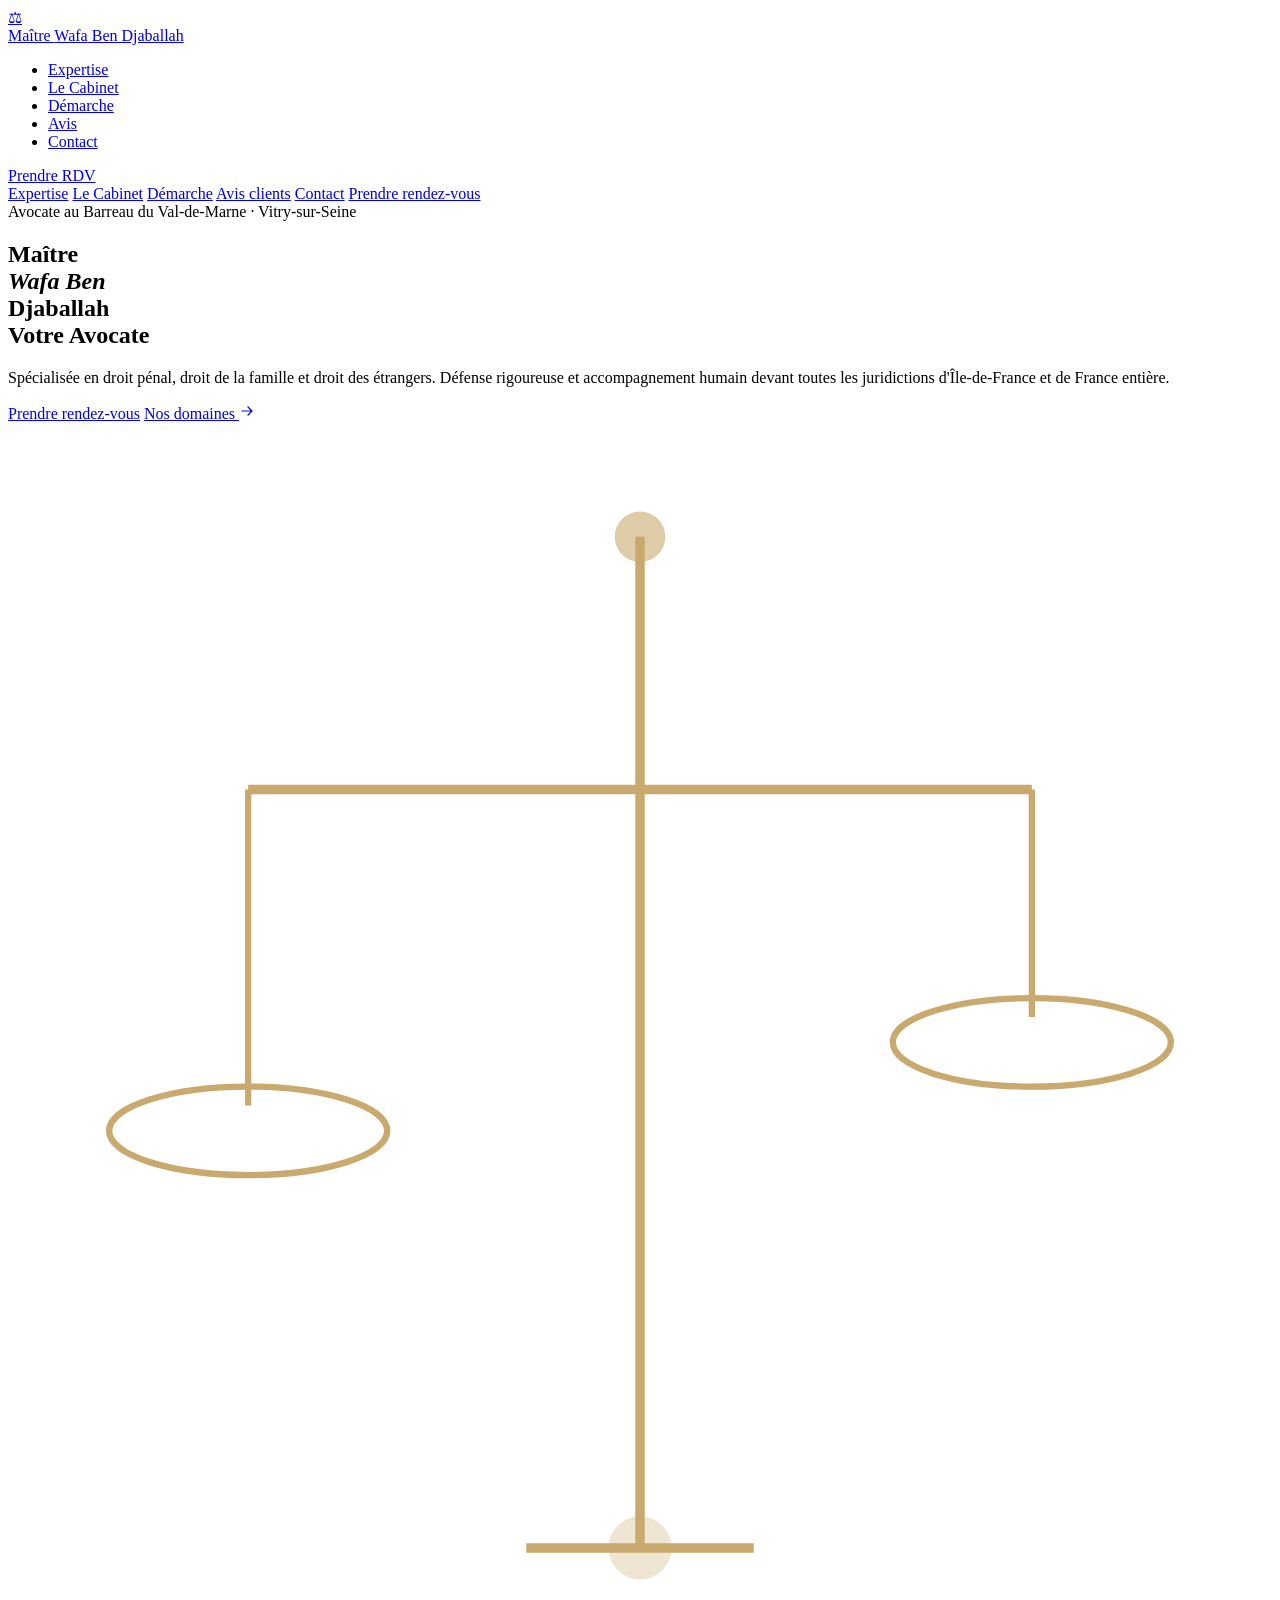
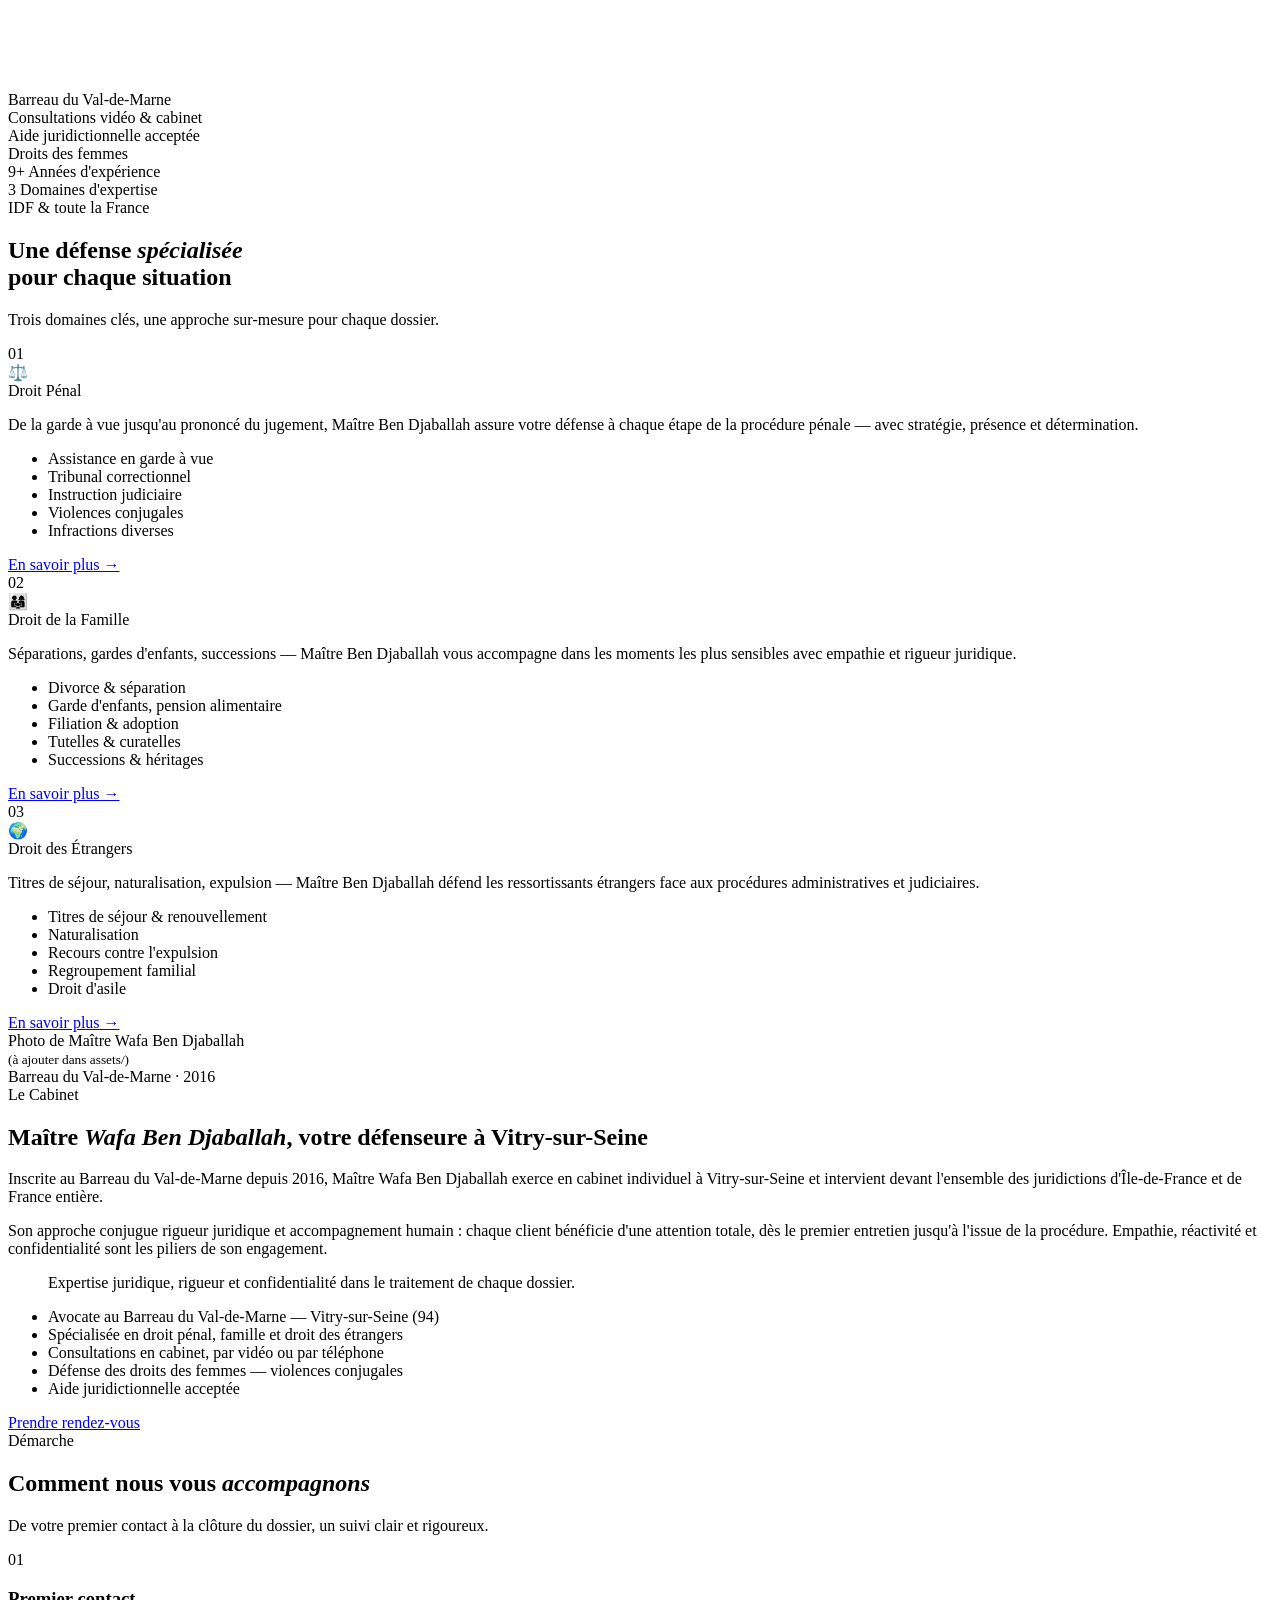
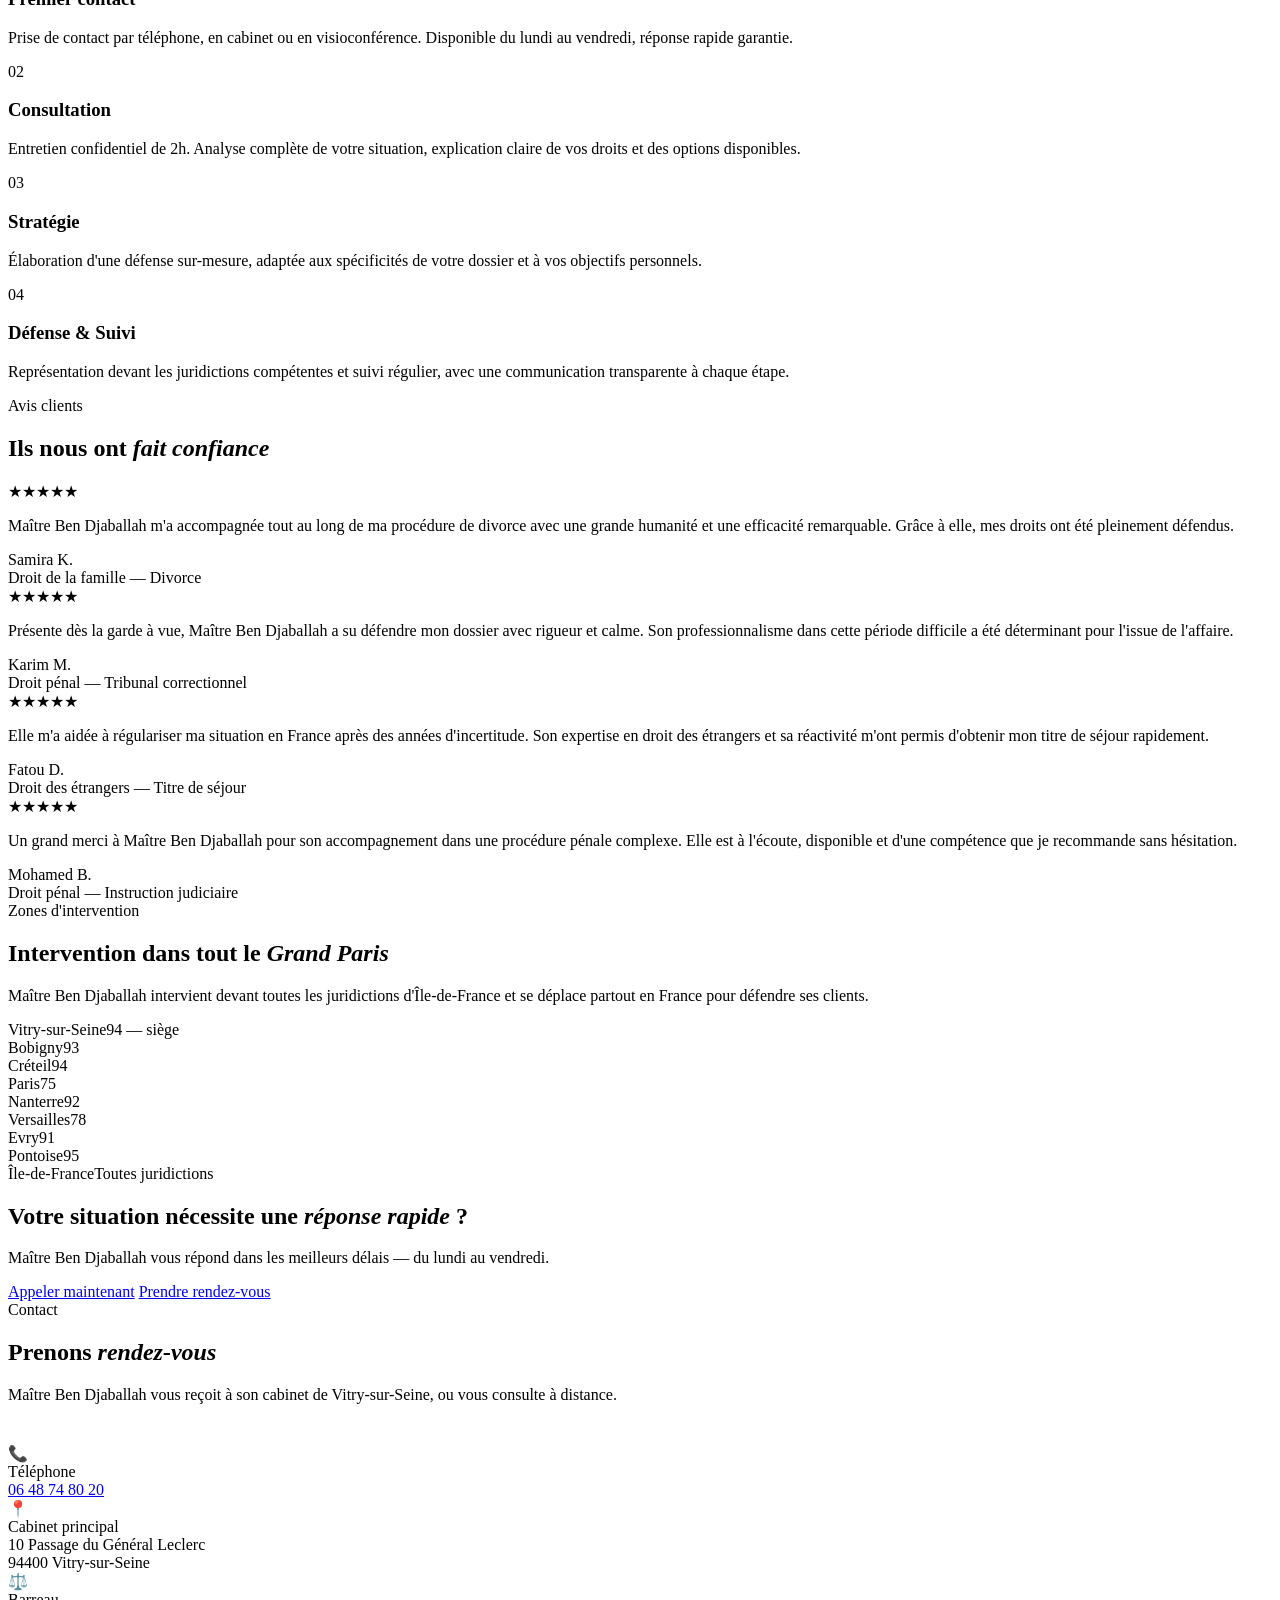
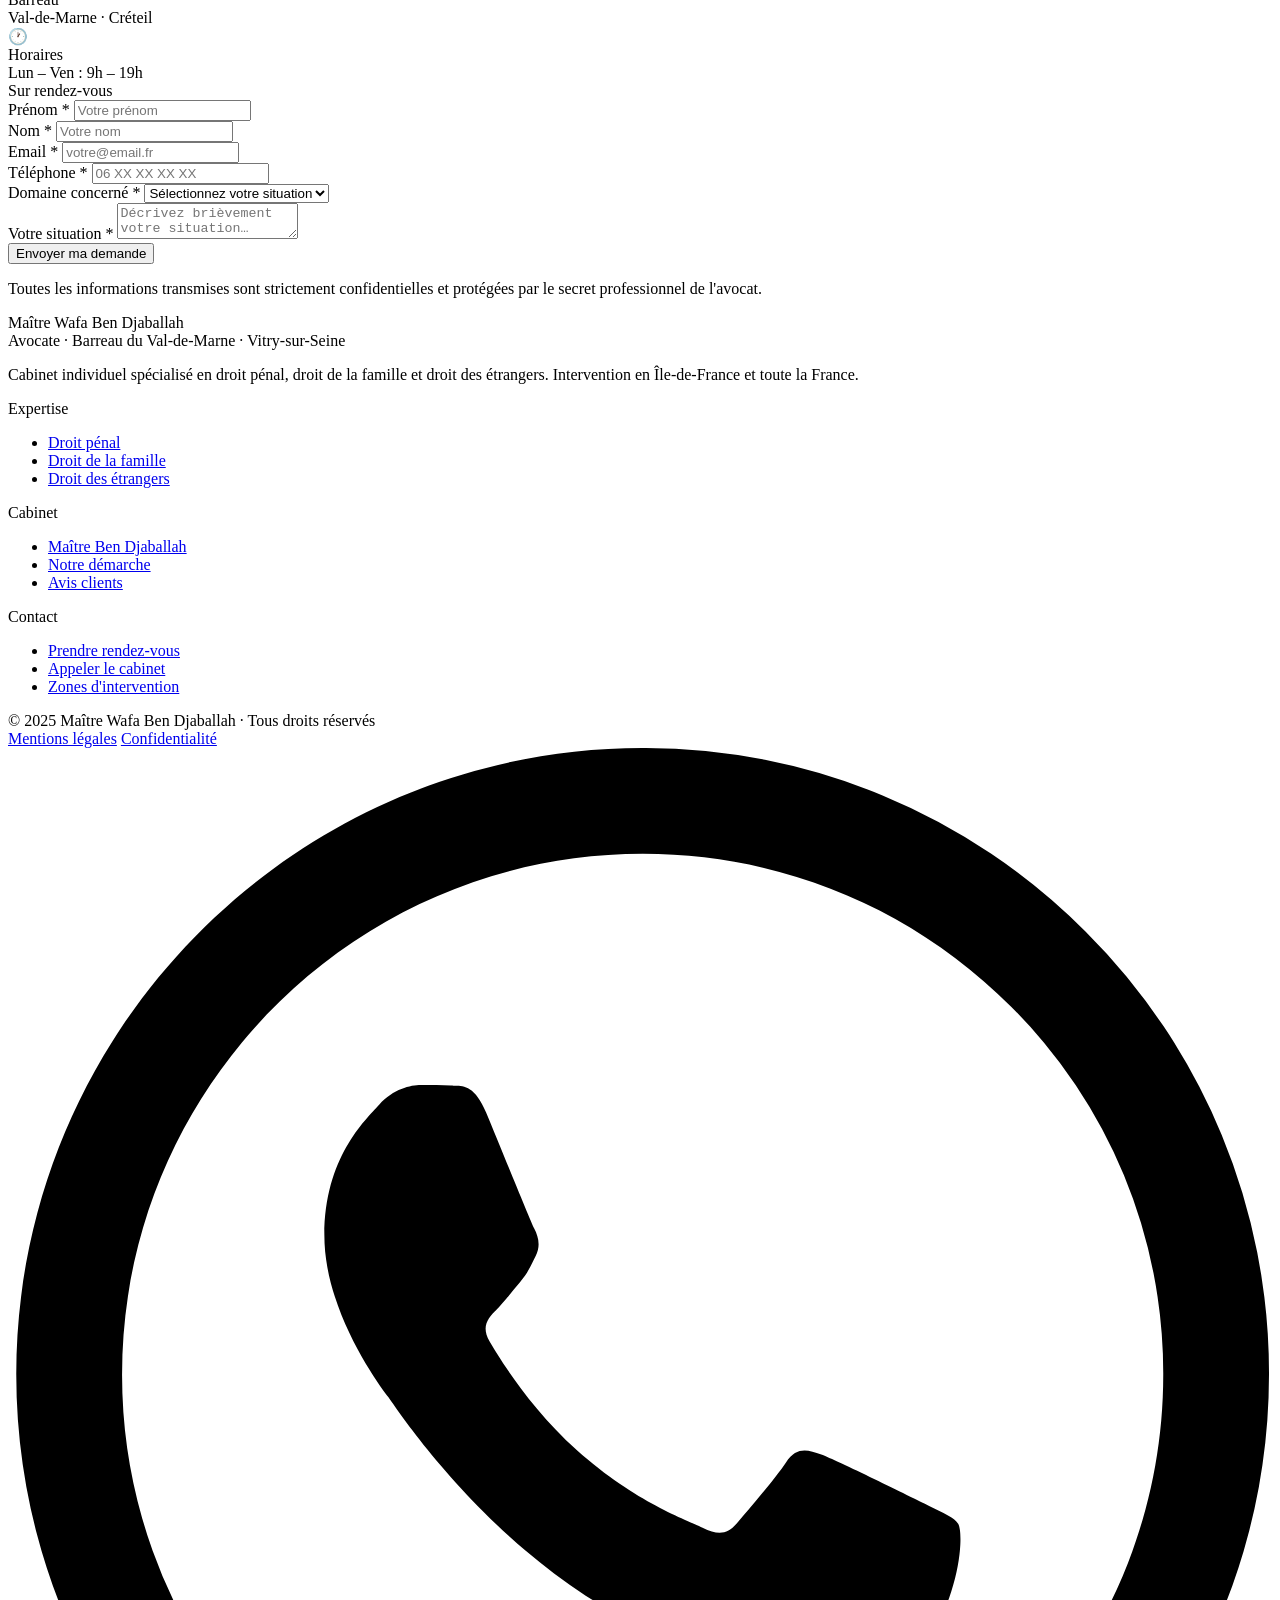
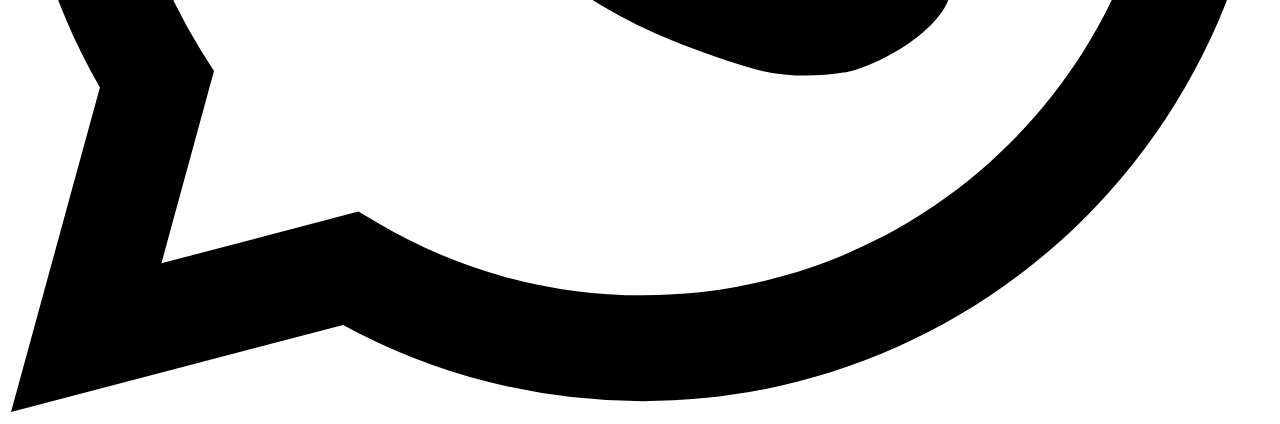
==== index.html @ cea1dbeb "Initial commit - Cabinet Wafa Ben Djaballah" ====
<!DOCTYPE html>
<html lang="fr">
<head>
<meta charset="UTF-8">
<meta name="viewport" content="width=device-width, initial-scale=1.0">
<title>Maître Wafa Ben Djaballah — Avocate à Vitry-sur-Seine | Barreau du Val-de-Marne</title>
<meta name="description" content="Maître Wafa Ben Djaballah, avocate au Barreau du Val-de-Marne. Spécialisée en droit pénal, droit de la famille et droit des étrangers. Cabinet à Vitry-sur-Seine (94400). Consultations sur rendez-vous.">
<meta name="keywords" content="avocat Vitry-sur-Seine, avocat Val-de-Marne, droit pénal 94, droit de la famille 94, avocat étrangers Vitry, avocat Bobigny, Ben Djaballah avocat">
<meta name="robots" content="index, follow">
<meta name="author" content="Maître Wafa Ben Djaballah">
<link rel="canonical" href="https://wafa-bendjaballah.netlify.app/">
<meta property="og:title" content="Maître Wafa Ben Djaballah — Avocate à Vitry-sur-Seine">
<meta property="og:description" content="Avocate au Barreau du Val-de-Marne. Droit pénal, famille, étrangers. Cabinet à Vitry-sur-Seine.">
<meta property="og:type" content="website">
<meta property="og:locale" content="fr_FR">
<script type="application/ld+json">
{
  "@context": "https://schema.org",
  "@type": "LegalService",
  "name": "Cabinet Maître Wafa Ben Djaballah",
  "description": "Avocate au Barreau du Val-de-Marne, spécialisée en droit pénal, droit de la famille et droit des étrangers.",
  "address": {
    "@type": "PostalAddress",
    "streetAddress": "10 Passage du Général Leclerc",
    "addressLocality": "Vitry-sur-Seine",
    "postalCode": "94400",
    "addressCountry": "FR"
  },
  "telephone": "0648748020",
  "areaServed": ["Vitry-sur-Seine","Val-de-Marne","Île-de-France"],
  "priceRange": "€€",
  "openingHours": "Mo-Fr 09:00-19:00"
}
</script>
<link rel="stylesheet" href="css/base.css">
<link rel="stylesheet" href="css/nav-hero.css">
<link rel="stylesheet" href="css/sections.css">
</head>
<body>

<!-- ═══ NAV ═══ -->
<nav id="navbar">
  <div class="nav-inner">
    <a href="index.html" class="nav-logo">
      <div class="nav-logo-icon">⚖</div>
      <span class="nav-logo-text">Maître <span>Wafa</span> Ben Djaballah</span>
    </a>
    <ul class="nav-links">
      <li><a href="#expertise">Expertise</a></li>
      <li><a href="#about">Le Cabinet</a></li>
      <li><a href="#process">Démarche</a></li>
      <li><a href="#testimonials">Avis</a></li>
      <li><a href="contact.html">Contact</a></li>
    </ul>
    <a href="contact.html" class="nav-cta">Prendre RDV</a>
    <div class="nav-burger" id="burger">
      <span></span><span></span><span></span>
    </div>
  </div>
</nav>

<!-- Mobile menu -->
<div class="nav-mobile" id="mobile-menu">
  <a href="#expertise">Expertise</a>
  <a href="#about">Le Cabinet</a>
  <a href="#process">Démarche</a>
  <a href="#testimonials">Avis clients</a>
  <a href="contact.html">Contact</a>
  <a href="contact.html" class="nav-cta btn-or">Prendre rendez-vous</a>
</div>

<!-- ═══ HERO ═══ -->
<section id="hero">
  <div class="hero-left">
    <div class="hero-badge">Avocate au Barreau du Val-de-Marne · Vitry-sur-Seine</div>
    <h1 class="hero-title">
      Maître<br><em>Wafa Ben</em><br>Djaballah<br>Votre Avocate
    </h1>
    <p class="hero-sub">
      Spécialisée en droit pénal, droit de la famille et droit des étrangers.
      Défense rigoureuse et accompagnement humain devant toutes les juridictions
      d'Île-de-France et de France entière.
    </p>
    <div class="hero-actions">
      <a href="contact.html" class="btn-or">Prendre rendez-vous</a>
      <a href="#expertise" class="btn-ghost">
        Nos domaines
        <svg width="16" height="16" viewBox="0 0 16 16" fill="none">
          <path d="M3 8h10M9 4l4 4-4 4" stroke="currentColor" stroke-width="1.2" stroke-linecap="round"/>
        </svg>
      </a>
    </div>
  </div>

  <div class="hero-right">
    <div class="hero-bg"></div>
    <div class="hero-portrait-placeholder">
      <!-- Remplacer par : <img src="assets/wafa-ben-djaballah-portrait.jpg" alt="Maître Wafa Ben Djaballah, avocate à Vitry-sur-Seine"> -->
      <svg class="hero-scales" viewBox="0 0 200 200" fill="none" xmlns="http://www.w3.org/2000/svg">
        <line x1="100" y1="18" x2="100" y2="178" stroke="#c9a96e" stroke-width="1.5"/>
        <line x1="38" y1="58" x2="162" y2="58" stroke="#c9a96e" stroke-width="1.5"/>
        <line x1="38" y1="58" x2="38" y2="108" stroke="#c9a96e" stroke-width="1"/>
        <line x1="162" y1="58" x2="162" y2="94" stroke="#c9a96e" stroke-width="1"/>
        <ellipse cx="38" cy="112" rx="22" ry="7" stroke="#c9a96e" stroke-width="1"/>
        <ellipse cx="162" cy="98" rx="22" ry="7" stroke="#c9a96e" stroke-width="1"/>
        <circle cx="100" cy="18" r="4" fill="#c9a96e" opacity="0.6"/>
        <line x1="82" y1="178" x2="118" y2="178" stroke="#c9a96e" stroke-width="1.5"/>
        <circle cx="100" cy="178" r="5" fill="#c9a96e" opacity="0.3"/>
      </svg>
    </div>
    <div class="hero-vline"></div>
    <div class="hero-tags">
      <div class="hero-tag">Barreau du Val-de-Marne</div>
      <div class="hero-tag">Consultations vidéo & cabinet</div>
      <div class="hero-tag">Aide juridictionnelle acceptée</div>
      <div class="hero-tag">Droits des femmes</div>
    </div>
    <div class="hero-stats">
      <div class="hero-stat">
        <span class="stat-n">9+</span>
        <span class="stat-l">Années d'expérience</span>
      </div>
      <div class="hero-stat">
        <span class="stat-n">3</span>
        <span class="stat-l">Domaines d'expertise</span>
      </div>
      <div class="hero-stat">
        <span class="stat-n">IDF</span>
        <span class="stat-l">& toute la France</span>
      </div>
    </div>
  </div>
</section>

<!-- ═══ EXPERTISE ═══ -->
<section id="expertise">
  <div class="container">
    <div class="exp-header reveal">
      <h2 class="titre">Une défense <em>spécialisée</em><br>pour chaque situation</h2>
      <p>Trois domaines clés, une approche sur-mesure pour chaque dossier.</p>
    </div>
    <div class="exp-grid">

      <div class="exp-card reveal">
        <div class="exp-num">01</div>
        <span class="exp-icon">⚖️</span>
        <div class="exp-titre">Droit Pénal</div>
        <p class="exp-desc">De la garde à vue jusqu'au prononcé du jugement, Maître Ben Djaballah assure votre défense à chaque étape de la procédure pénale — avec stratégie, présence et détermination.</p>
        <ul class="exp-items">
          <li>Assistance en garde à vue</li>
          <li>Tribunal correctionnel</li>
          <li>Instruction judiciaire</li>
          <li>Violences conjugales</li>
          <li>Infractions diverses</li>
        </ul>
        <a href="droit-penal.html" class="exp-link">En savoir plus →</a>
      </div>

      <div class="exp-card reveal reveal-delay-1">
        <div class="exp-num">02</div>
        <span class="exp-icon">👨‍👩‍👧</span>
        <div class="exp-titre">Droit de la Famille</div>
        <p class="exp-desc">Séparations, gardes d'enfants, successions — Maître Ben Djaballah vous accompagne dans les moments les plus sensibles avec empathie et rigueur juridique.</p>
        <ul class="exp-items">
          <li>Divorce & séparation</li>
          <li>Garde d'enfants, pension alimentaire</li>
          <li>Filiation & adoption</li>
          <li>Tutelles & curatelles</li>
          <li>Successions & héritages</li>
        </ul>
        <a href="droit-famille.html" class="exp-link">En savoir plus →</a>
      </div>

      <div class="exp-card reveal reveal-delay-2">
        <div class="exp-num">03</div>
        <span class="exp-icon">🌍</span>
        <div class="exp-titre">Droit des Étrangers</div>
        <p class="exp-desc">Titres de séjour, naturalisation, expulsion — Maître Ben Djaballah défend les ressortissants étrangers face aux procédures administratives et judiciaires.</p>
        <ul class="exp-items">
          <li>Titres de séjour & renouvellement</li>
          <li>Naturalisation</li>
          <li>Recours contre l'expulsion</li>
          <li>Regroupement familial</li>
          <li>Droit d'asile</li>
        </ul>
        <a href="droit-etrangers.html" class="exp-link">En savoir plus →</a>
      </div>

    </div>
  </div>
</section>

<!-- ═══ ABOUT ═══ -->
<section id="about">
  <div class="container">
    <div class="about-grid">
      <div class="about-photo reveal">
        <div class="about-photo-frame">
          <!-- <img src="assets/wafa-ben-djaballah-portrait.jpg" alt="Maître Wafa Ben Djaballah"> -->
          <div class="about-photo-placeholder">
            Photo de Maître Wafa Ben Djaballah<br><small>(à ajouter dans assets/)</small>
          </div>
        </div>
        <div class="about-photo-badge">Barreau du Val-de-Marne · 2016</div>
      </div>
      <div class="about-content reveal reveal-delay-1">
        <span class="section-label">Le Cabinet</span>
        <h2 class="titre">Maître <em>Wafa Ben Djaballah</em>, votre défenseure à Vitry-sur-Seine</h2>
        <p>
          Inscrite au Barreau du Val-de-Marne depuis 2016, Maître Wafa Ben Djaballah exerce en cabinet individuel à Vitry-sur-Seine et intervient devant l'ensemble des juridictions d'Île-de-France et de France entière.
        </p>
        <p>
          Son approche conjugue rigueur juridique et accompagnement humain : chaque client bénéficie d'une attention totale, dès le premier entretien jusqu'à l'issue de la procédure. Empathie, réactivité et confidentialité sont les piliers de son engagement.
        </p>
        <blockquote>
          Expertise juridique, rigueur et confidentialité dans le traitement de chaque dossier.
        </blockquote>
        <ul class="about-points">
          <li>Avocate au Barreau du Val-de-Marne — Vitry-sur-Seine (94)</li>
          <li>Spécialisée en droit pénal, famille et droit des étrangers</li>
          <li>Consultations en cabinet, par vidéo ou par téléphone</li>
          <li>Défense des droits des femmes — violences conjugales</li>
          <li>Aide juridictionnelle acceptée</li>
        </ul>
        <a href="contact.html" class="btn-or">Prendre rendez-vous</a>
      </div>
    </div>
  </div>
</section>

<!-- ═══ PROCESS ═══ -->
<section id="process">
  <div class="container">
    <div class="process-header reveal">
      <span class="section-label">Démarche</span>
      <h2 class="titre">Comment nous vous <em>accompagnons</em></h2>
      <p>De votre premier contact à la clôture du dossier, un suivi clair et rigoureux.</p>
    </div>
    <div class="process-steps">
      <div class="process-step reveal">
        <div class="process-step-num">01</div>
        <h3>Premier contact</h3>
        <p>Prise de contact par téléphone, en cabinet ou en visioconférence. Disponible du lundi au vendredi, réponse rapide garantie.</p>
      </div>
      <div class="process-step reveal reveal-delay-1">
        <div class="process-step-num">02</div>
        <h3>Consultation</h3>
        <p>Entretien confidentiel de 2h. Analyse complète de votre situation, explication claire de vos droits et des options disponibles.</p>
      </div>
      <div class="process-step reveal reveal-delay-2">
        <div class="process-step-num">03</div>
        <h3>Stratégie</h3>
        <p>Élaboration d'une défense sur-mesure, adaptée aux spécificités de votre dossier et à vos objectifs personnels.</p>
      </div>
      <div class="process-step reveal reveal-delay-3">
        <div class="process-step-num">04</div>
        <h3>Défense & Suivi</h3>
        <p>Représentation devant les juridictions compétentes et suivi régulier, avec une communication transparente à chaque étape.</p>
      </div>
    </div>
  </div>
</section>

<!-- ═══ TESTIMONIALS ═══ -->
<section id="testimonials">
  <div class="container">
    <div class="testi-header reveal">
      <span class="section-label">Avis clients</span>
      <h2 class="titre">Ils nous ont <em>fait confiance</em></h2>
    </div>
    <div class="testi-grid">
      <div class="testi-card reveal">
        <div class="testi-stars">★★★★★</div>
        <p class="testi-text">Maître Ben Djaballah m'a accompagnée tout au long de ma procédure de divorce avec une grande humanité et une efficacité remarquable. Grâce à elle, mes droits ont été pleinement défendus.</p>
        <div class="testi-author">Samira K.</div>
        <div class="testi-context">Droit de la famille — Divorce</div>
      </div>
      <div class="testi-card reveal reveal-delay-1">
        <div class="testi-stars">★★★★★</div>
        <p class="testi-text">Présente dès la garde à vue, Maître Ben Djaballah a su défendre mon dossier avec rigueur et calme. Son professionnalisme dans cette période difficile a été déterminant pour l'issue de l'affaire.</p>
        <div class="testi-author">Karim M.</div>
        <div class="testi-context">Droit pénal — Tribunal correctionnel</div>
      </div>
      <div class="testi-card reveal">
        <div class="testi-stars">★★★★★</div>
        <p class="testi-text">Elle m'a aidée à régulariser ma situation en France après des années d'incertitude. Son expertise en droit des étrangers et sa réactivité m'ont permis d'obtenir mon titre de séjour rapidement.</p>
        <div class="testi-author">Fatou D.</div>
        <div class="testi-context">Droit des étrangers — Titre de séjour</div>
      </div>
      <div class="testi-card reveal reveal-delay-1">
        <div class="testi-stars">★★★★★</div>
        <p class="testi-text">Un grand merci à Maître Ben Djaballah pour son accompagnement dans une procédure pénale complexe. Elle est à l'écoute, disponible et d'une compétence que je recommande sans hésitation.</p>
        <div class="testi-author">Mohamed B.</div>
        <div class="testi-context">Droit pénal — Instruction judiciaire</div>
      </div>
    </div>
  </div>
</section>

<!-- ═══ ZONES ═══ -->
<section id="zones">
  <div class="container">
    <div class="zones-grid">
      <div class="reveal">
        <span class="section-label">Zones d'intervention</span>
        <h2 class="titre">Intervention dans tout le <em>Grand Paris</em></h2>
        <p style="margin-top:16px">Maître Ben Djaballah intervient devant toutes les juridictions d'Île-de-France et se déplace partout en France pour défendre ses clients.</p>
      </div>
      <div class="zones-list reveal reveal-delay-1">
        <div class="zone-item"><span class="zone-name">Vitry-sur-Seine</span><span class="zone-dep">94 — siège</span></div>
        <div class="zone-item"><span class="zone-name">Bobigny</span><span class="zone-dep">93</span></div>
        <div class="zone-item"><span class="zone-name">Créteil</span><span class="zone-dep">94</span></div>
        <div class="zone-item"><span class="zone-name">Paris</span><span class="zone-dep">75</span></div>
        <div class="zone-item"><span class="zone-name">Nanterre</span><span class="zone-dep">92</span></div>
        <div class="zone-item"><span class="zone-name">Versailles</span><span class="zone-dep">78</span></div>
        <div class="zone-item"><span class="zone-name">Evry</span><span class="zone-dep">91</span></div>
        <div class="zone-item"><span class="zone-name">Pontoise</span><span class="zone-dep">95</span></div>
        <div class="zone-item"><span class="zone-name">Île-de-France</span><span class="zone-dep">Toutes juridictions</span></div>
      </div>
    </div>
  </div>
</section>

<!-- ═══ CTA URGENCE ═══ -->
<section id="cta-urgence">
  <div class="container">
    <h2>Votre situation nécessite une <em>réponse rapide</em> ?</h2>
    <p>Maître Ben Djaballah vous répond dans les meilleurs délais — du lundi au vendredi.</p>
    <div class="cta-actions">
      <a href="tel:0648748020" class="btn-or">Appeler maintenant</a>
      <a href="contact.html" class="btn-outline-or">Prendre rendez-vous</a>
    </div>
  </div>
</section>

<!-- ═══ CONTACT ═══ -->
<section id="contact">
  <div class="container">
    <div class="contact-grid">
      <div class="reveal">
        <span class="section-label">Contact</span>
        <h2 class="titre">Prenons <em>rendez-vous</em></h2>
        <p>Maître Ben Djaballah vous reçoit à son cabinet de Vitry-sur-Seine, ou vous consulte à distance.</p>
        <div class="contact-infos" style="margin-top:40px">
          <div class="contact-info">
            <div class="contact-icon">📞</div>
            <div>
              <div class="contact-info-label">Téléphone</div>
              <div class="contact-info-val"><a href="tel:0648748020">06 48 74 80 20</a></div>
            </div>
          </div>
          <div class="contact-info">
            <div class="contact-icon">📍</div>
            <div>
              <div class="contact-info-label">Cabinet principal</div>
              <div class="contact-info-val">10 Passage du Général Leclerc<br>94400 Vitry-sur-Seine</div>
            </div>
          </div>
          <div class="contact-info">
            <div class="contact-icon">⚖️</div>
            <div>
              <div class="contact-info-label">Barreau</div>
              <div class="contact-info-val">Val-de-Marne · Créteil</div>
            </div>
          </div>
          <div class="contact-info">
            <div class="contact-icon">🕐</div>
            <div>
              <div class="contact-info-label">Horaires</div>
              <div class="contact-info-val">Lun – Ven : 9h – 19h<br>Sur rendez-vous</div>
            </div>
          </div>
        </div>
      </div>
      <div class="reveal reveal-delay-1">
        <div class="contact-form">
          <div class="form-row">
            <div class="form-group">
              <label class="form-label" for="prenom">Prénom *</label>
              <input class="form-input" type="text" id="prenom" placeholder="Votre prénom">
            </div>
            <div class="form-group">
              <label class="form-label" for="nom">Nom *</label>
              <input class="form-input" type="text" id="nom" placeholder="Votre nom">
            </div>
          </div>
          <div class="form-row">
            <div class="form-group">
              <label class="form-label" for="email">Email *</label>
              <input class="form-input" type="email" id="email" placeholder="votre@email.fr">
            </div>
            <div class="form-group">
              <label class="form-label" for="tel">Téléphone *</label>
              <input class="form-input" type="tel" id="tel" placeholder="06 XX XX XX XX">
            </div>
          </div>
          <div class="form-group">
            <label class="form-label" for="domaine">Domaine concerné *</label>
            <select class="form-select" id="domaine">
              <option value="">Sélectionnez votre situation</option>
              <option>Droit pénal</option>
              <option>Droit de la famille</option>
              <option>Droit des étrangers</option>
              <option>Violences conjugales</option>
              <option>Autre</option>
            </select>
          </div>
          <div class="form-group">
            <label class="form-label" for="message">Votre situation *</label>
            <textarea class="form-textarea" id="message" placeholder="Décrivez brièvement votre situation…"></textarea>
          </div>
          <button type="button" class="form-submit btn-or" onclick="handleSubmit()">Envoyer ma demande</button>
          <p class="form-note">Toutes les informations transmises sont strictement confidentielles et protégées par le secret professionnel de l'avocat.</p>
        </div>
      </div>
    </div>
  </div>
</section>

<!-- ═══ FOOTER ═══ -->
<footer>
  <div class="container">
    <div class="footer-top">
      <div class="footer-brand">
        <div class="footer-logo-text">Maître Wafa Ben Djaballah</div>
        <div class="footer-tagline">Avocate · Barreau du Val-de-Marne · Vitry-sur-Seine</div>
        <p>Cabinet individuel spécialisé en droit pénal, droit de la famille et droit des étrangers. Intervention en Île-de-France et toute la France.</p>
      </div>
      <nav class="footer-nav">
        <div class="footer-col">
          <div class="footer-col-title">Expertise</div>
          <ul>
            <li><a href="droit-penal.html">Droit pénal</a></li>
            <li><a href="droit-famille.html">Droit de la famille</a></li>
            <li><a href="droit-etrangers.html">Droit des étrangers</a></li>
          </ul>
        </div>
        <div class="footer-col">
          <div class="footer-col-title">Cabinet</div>
          <ul>
            <li><a href="#about">Maître Ben Djaballah</a></li>
            <li><a href="#process">Notre démarche</a></li>
            <li><a href="#testimonials">Avis clients</a></li>
          </ul>
        </div>
        <div class="footer-col">
          <div class="footer-col-title">Contact</div>
          <ul>
            <li><a href="contact.html">Prendre rendez-vous</a></li>
            <li><a href="tel:0648748020">Appeler le cabinet</a></li>
            <li><a href="#zones">Zones d'intervention</a></li>
          </ul>
        </div>
      </nav>
    </div>
    <div class="footer-bottom">
      <div class="footer-copy">© 2025 Maître Wafa Ben Djaballah · Tous droits réservés</div>
      <div class="footer-legal">
        <a href="mentions-legales.html">Mentions légales</a>
        <a href="politique-confidentialite.html">Confidentialité</a>
      </div>
    </div>
  </div>
</footer>

<!-- WhatsApp -->
<a href="https://wa.me/33648748020" class="wa-float" target="_blank" rel="noopener noreferrer" aria-label="WhatsApp">
  <svg viewBox="0 0 24 24"><path d="M17.472 14.382c-.297-.149-1.758-.867-2.03-.967-.273-.099-.471-.148-.67.15-.197.297-.767.966-.94 1.164-.173.199-.347.223-.644.075-.297-.15-1.255-.463-2.39-1.475-.883-.788-1.48-1.761-1.653-2.059-.173-.297-.018-.458.13-.606.134-.133.298-.347.446-.52.149-.174.198-.298.298-.497.099-.198.05-.371-.025-.52-.075-.149-.669-1.612-.916-2.207-.242-.579-.487-.5-.669-.51-.173-.008-.371-.01-.57-.01-.198 0-.52.074-.792.372-.272.297-1.04 1.016-1.04 2.479 0 1.462 1.065 2.875 1.213 3.074.149.198 2.096 3.2 5.077 4.487.709.306 1.262.489 1.694.625.712.227 1.36.195 1.871.118.571-.085 1.758-.719 2.006-1.413.248-.694.248-1.289.173-1.413-.074-.124-.272-.198-.57-.347m-5.421 7.403h-.004a9.87 9.87 0 01-5.031-1.378l-.361-.214-3.741.982.998-3.648-.235-.374a9.86 9.86 0 01-1.51-5.26c.001-5.45 4.436-9.884 9.888-9.884 2.64 0 5.122 1.03 6.988 2.898a9.825 9.825 0 012.893 6.994c-.003 5.45-4.437 9.884-9.885 9.884m8.413-18.297A11.815 11.815 0 0012.05 0C5.495 0 .16 5.335.157 11.892c0 2.096.547 4.142 1.588 5.945L.057 24l6.305-1.654a11.882 11.882 0 005.683 1.448h.005c6.554 0 11.89-5.335 11.893-11.893a11.821 11.821 0 00-3.48-8.413z"/></svg>
</a>

<script src="js/main.js"></script>
<script src="js/form.js"></script>
</body>
</html>
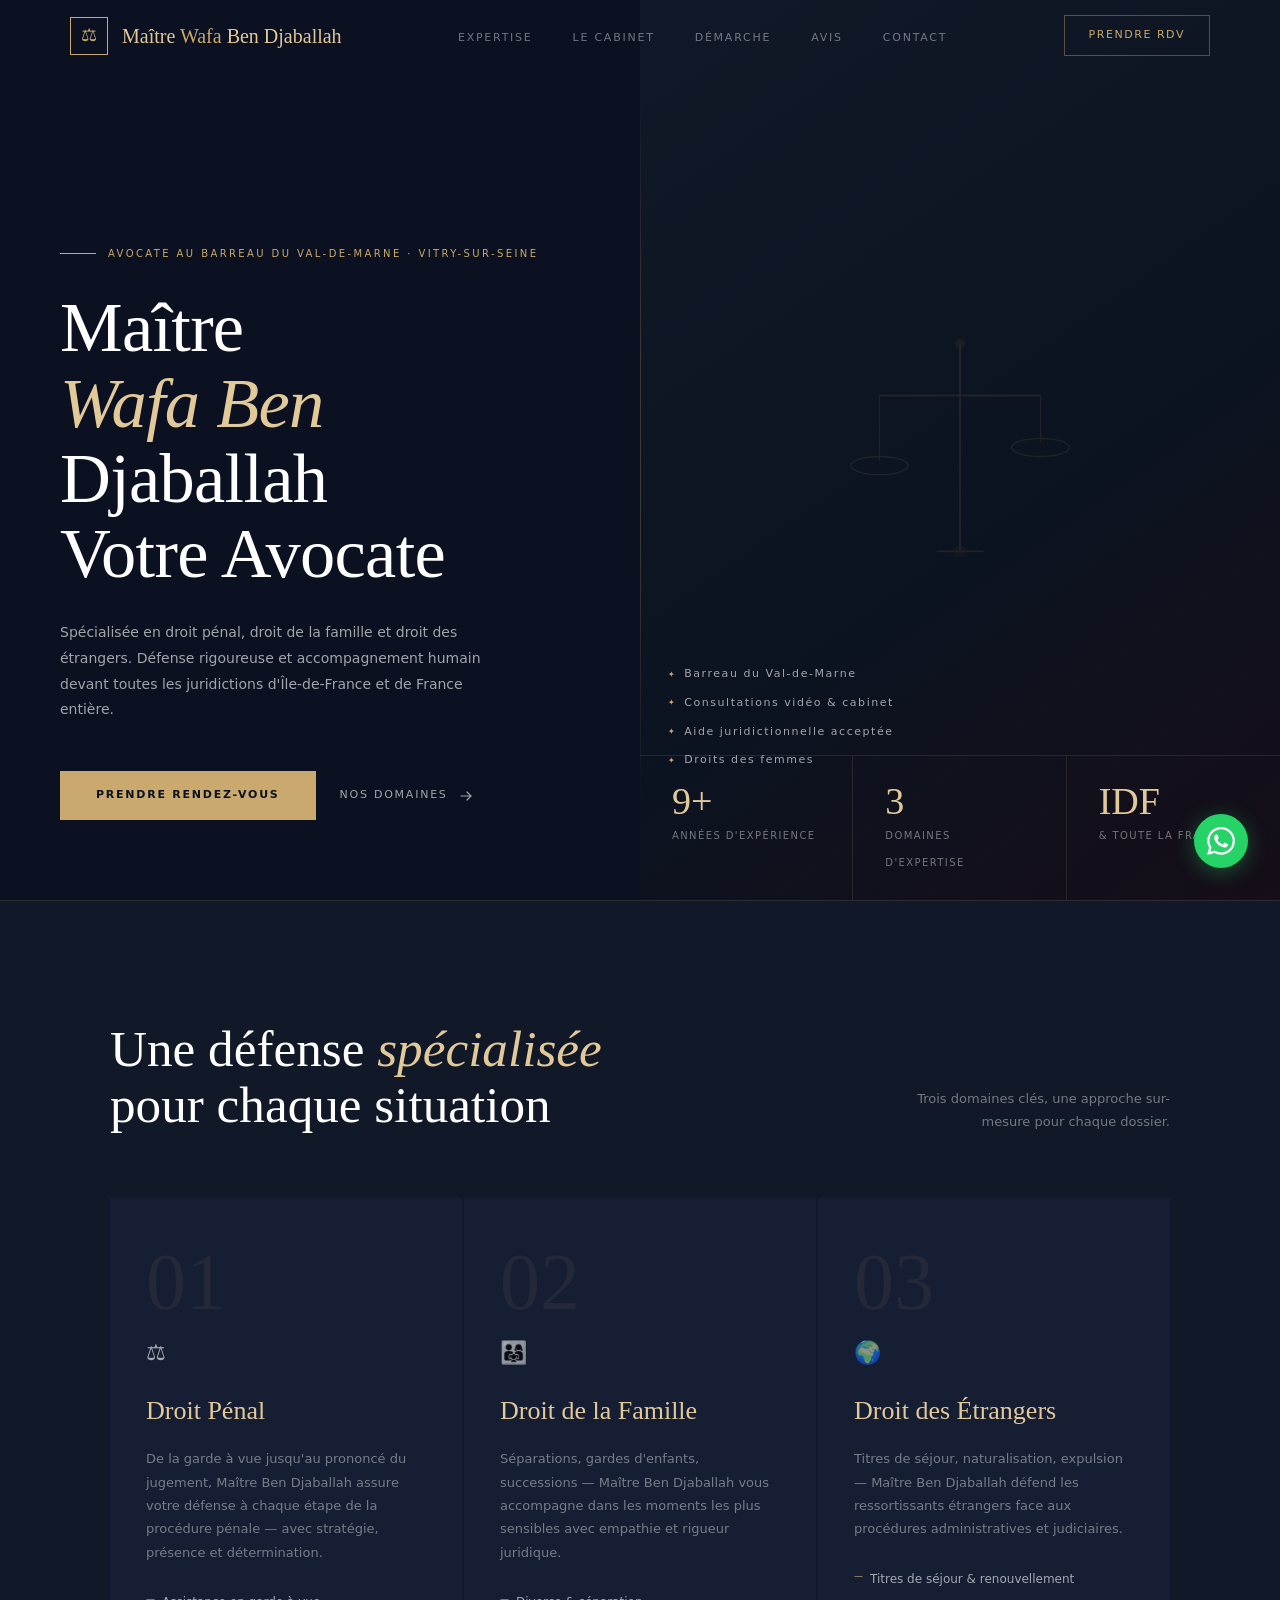
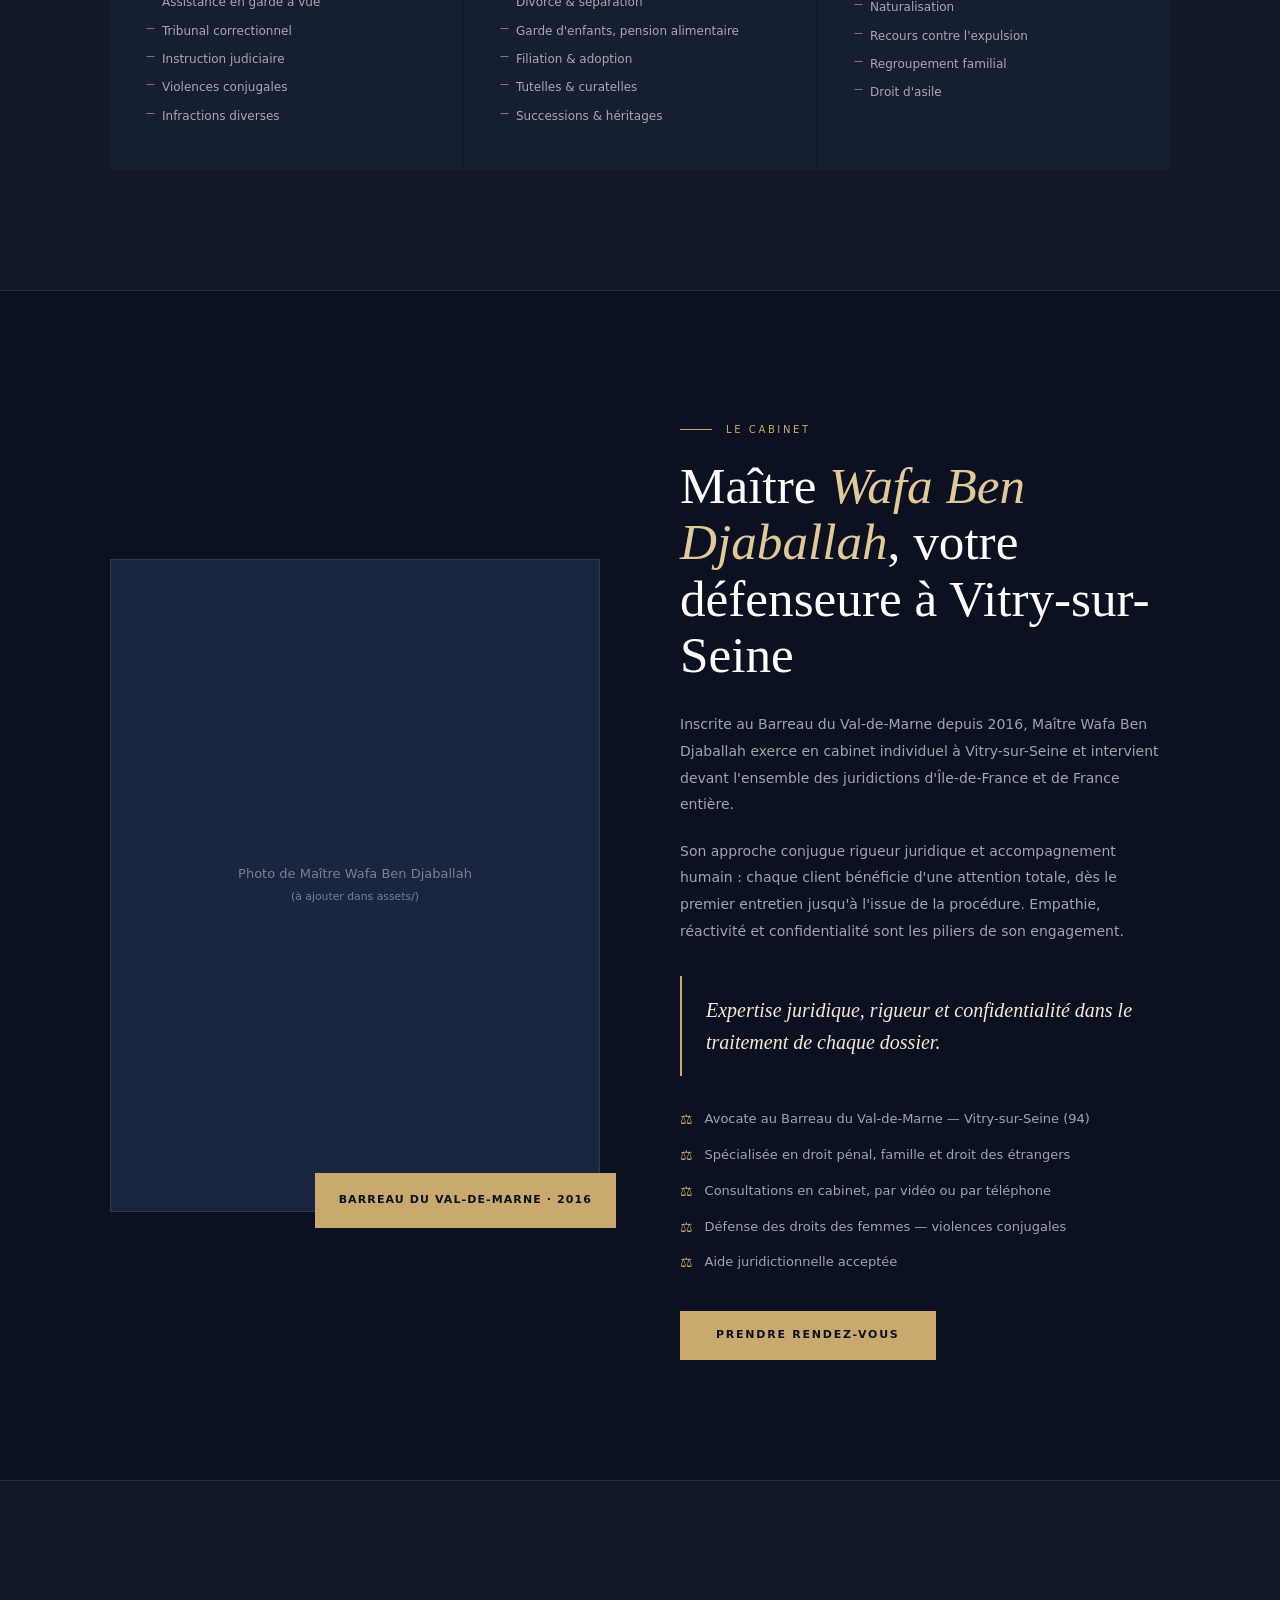
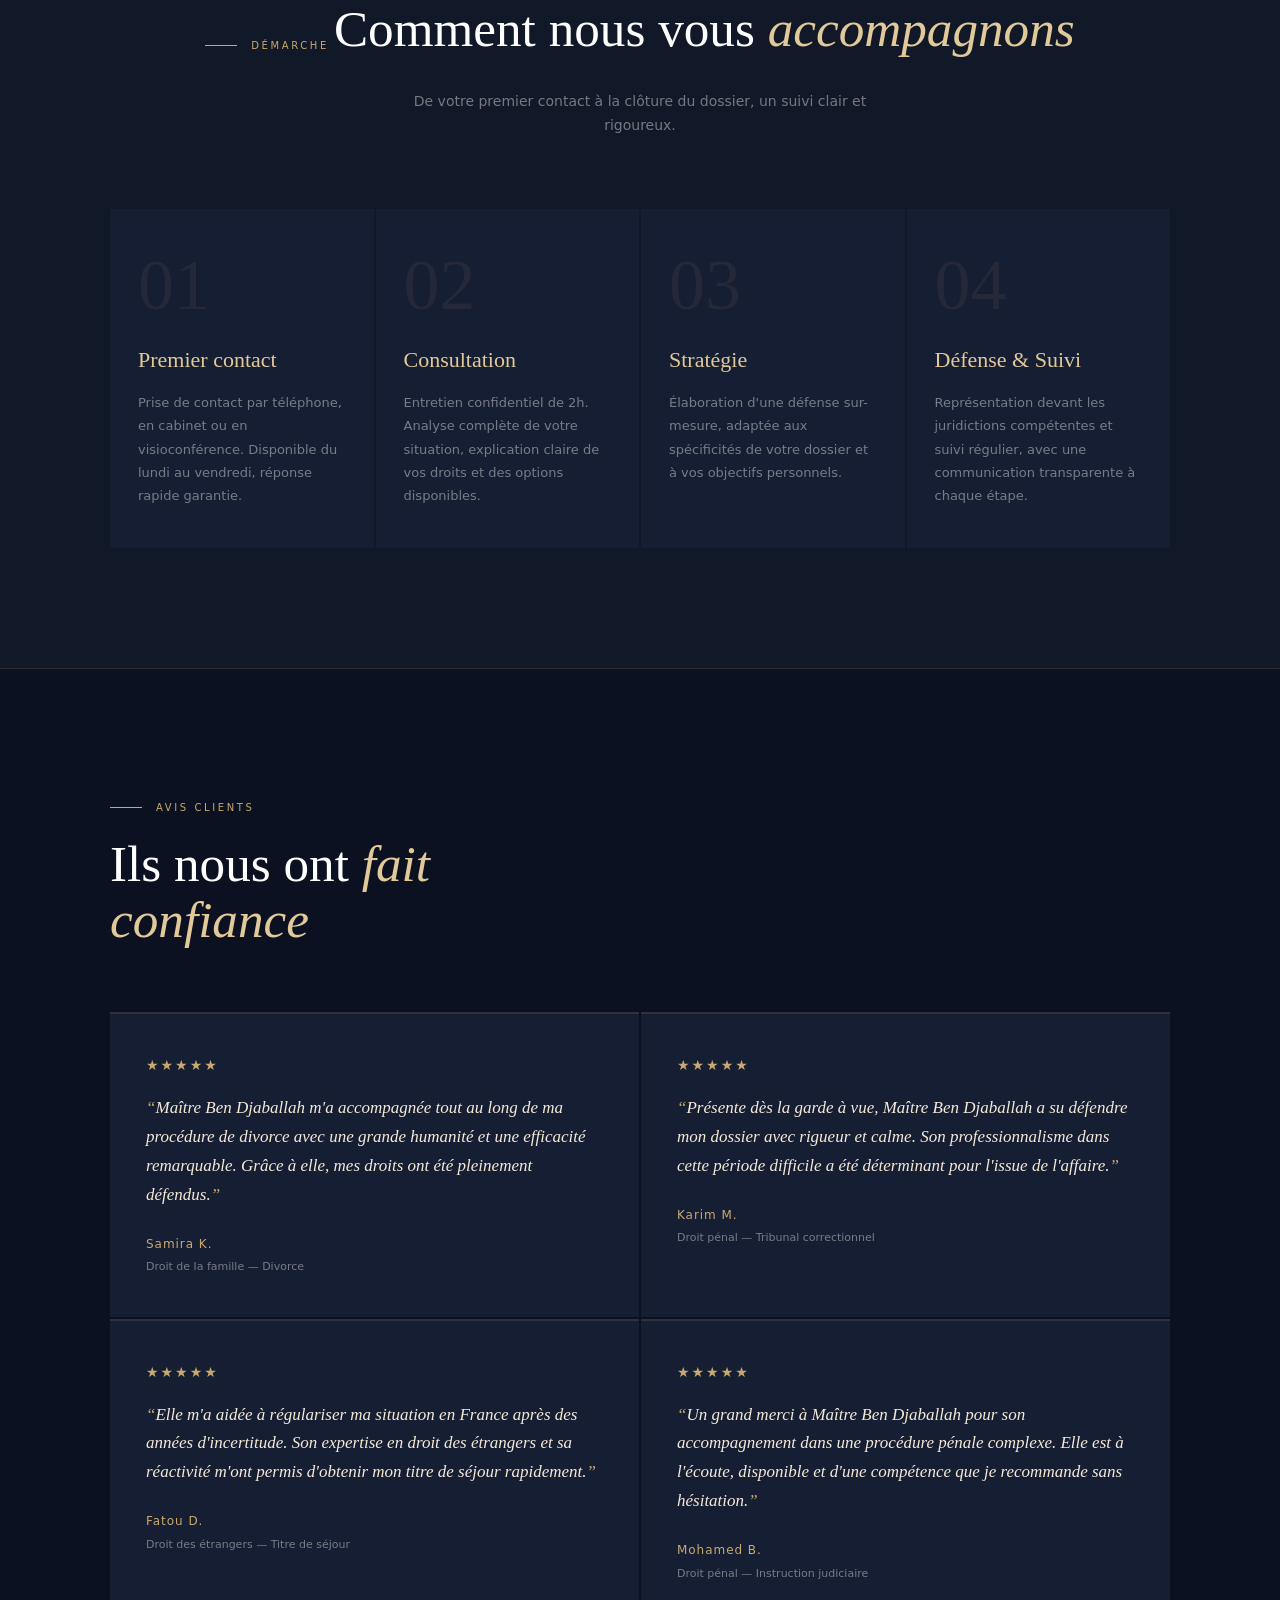
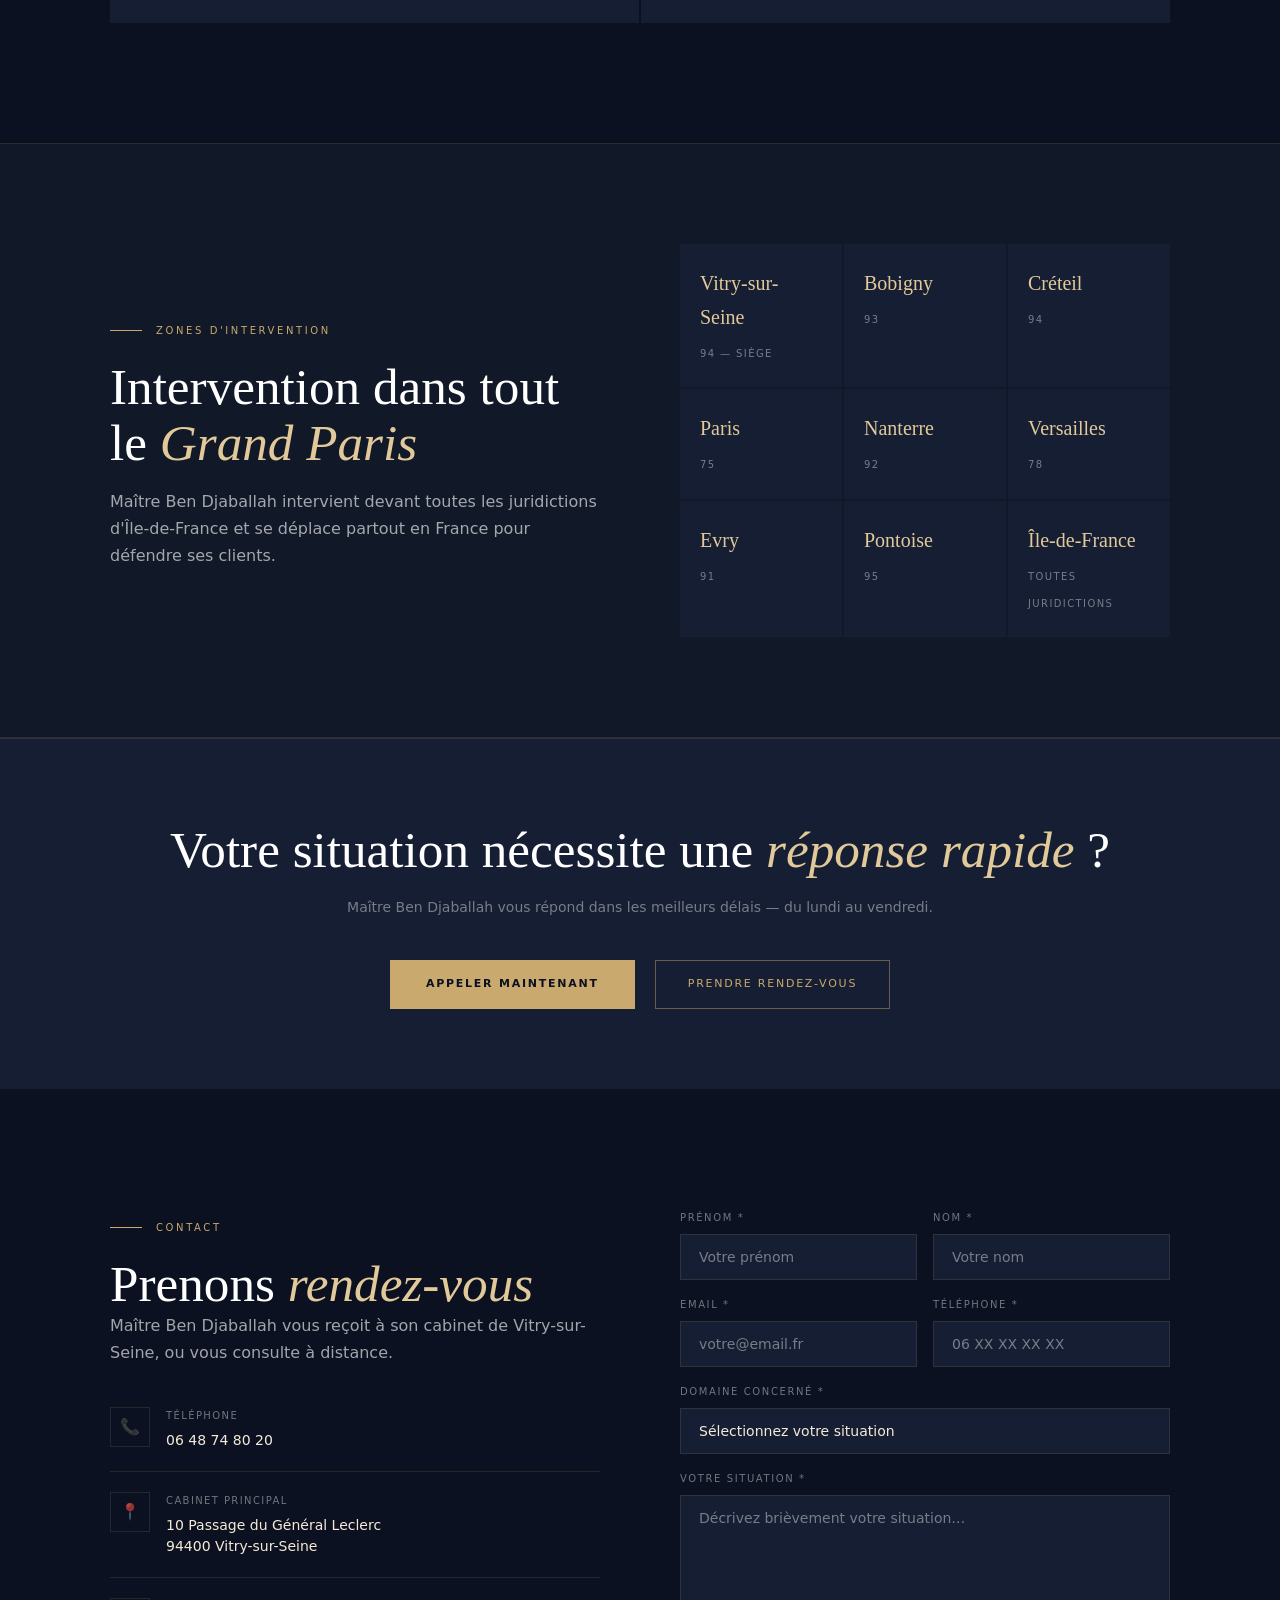
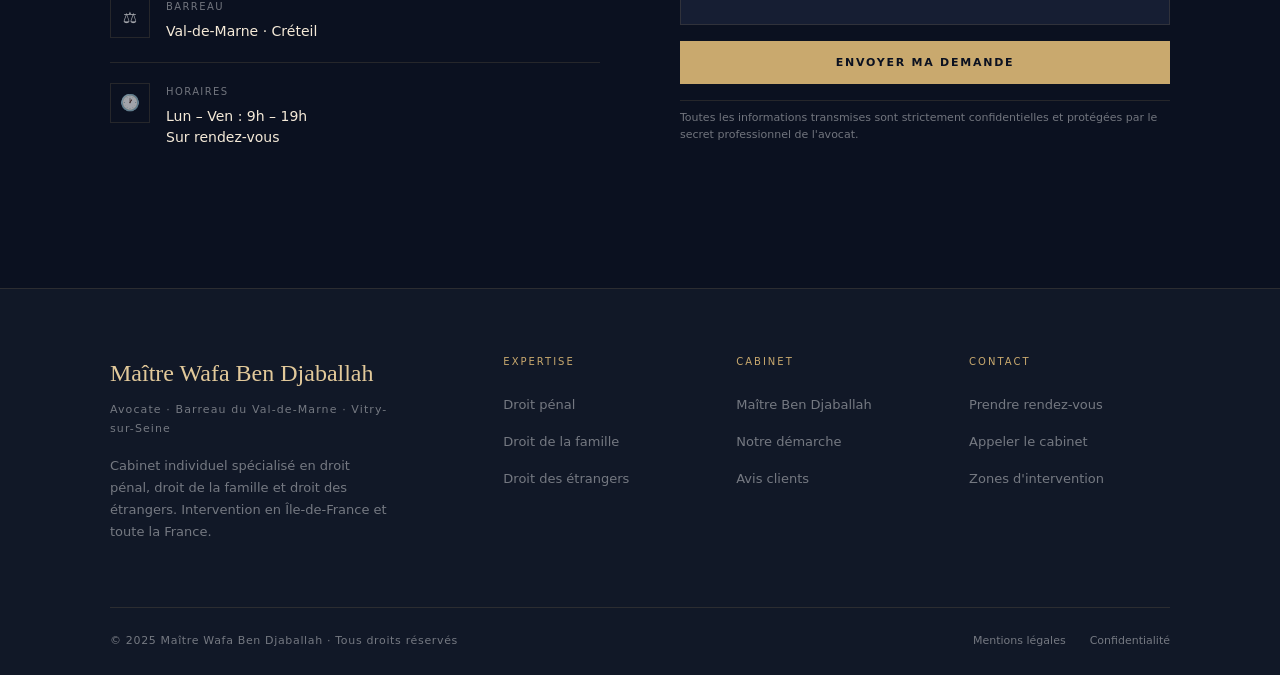
==== commit 3c7cebd9: "Fix nav bug + mobile responsive + dead links" ====
--- a/index.html
+++ b/index.html
@@ -153,7 +153,7 @@
           <li>Violences conjugales</li>
           <li>Infractions diverses</li>
         </ul>
-        <a href="droit-penal.html" class="exp-link">En savoir plus →</a>
+        
       </div>
 
       <div class="exp-card reveal reveal-delay-1">
@@ -168,7 +168,7 @@
           <li>Tutelles & curatelles</li>
           <li>Successions & héritages</li>
         </ul>
-        <a href="droit-famille.html" class="exp-link">En savoir plus →</a>
+        
       </div>
 
       <div class="exp-card reveal reveal-delay-2">
@@ -183,7 +183,7 @@
           <li>Regroupement familial</li>
           <li>Droit d'asile</li>
         </ul>
-        <a href="droit-etrangers.html" class="exp-link">En savoir plus →</a>
+        
       </div>
 
     </div>
@@ -430,9 +430,9 @@
         <div class="footer-col">
           <div class="footer-col-title">Expertise</div>
           <ul>
-            <li><a href="droit-penal.html">Droit pénal</a></li>
-            <li><a href="droit-famille.html">Droit de la famille</a></li>
-            <li><a href="droit-etrangers.html">Droit des étrangers</a></li>
+            <li><a href="#expertise">Droit pénal</a></li>
+            <li><a href="#expertise">Droit de la famille</a></li>
+            <li><a href="#expertise">Droit des étrangers</a></li>
           </ul>
         </div>
         <div class="footer-col">
@@ -456,8 +456,8 @@
     <div class="footer-bottom">
       <div class="footer-copy">© 2025 Maître Wafa Ben Djaballah · Tous droits réservés</div>
       <div class="footer-legal">
-        <a href="mentions-legales.html">Mentions légales</a>
-        <a href="politique-confidentialite.html">Confidentialité</a>
+        <a href="#">Mentions légales</a>
+        <a href="#">Confidentialité</a>
       </div>
     </div>
   </div>
--- a/css/base.css
+++ b/css/base.css
@@ -0,0 +1,126 @@
+@import url('https://fonts.googleapis.com/css2?family=Cormorant+Garamond:ital,wght@0,400;0,500;0,600;1,400;1,500&family=DM+Sans:wght@300;400;500;600&display=swap');
+
+:root {
+  --navy:        #0b1120;
+  --navy-mid:    #111827;
+  --navy-light:  #1a2540;
+  --navy-card:   #161e33;
+  --or:          #c9a96e;
+  --or-clair:    #e2c99a;
+  --or-pale:     #f5ead8;
+  --or-dim:      rgba(201,169,110,0.18);
+  --white:       #ffffff;
+  --off-white:   #faf8f4;
+  --gris:        rgba(255,255,255,0.42);
+  --gris-mid:    rgba(255,255,255,0.62);
+  --gris-hi:     rgba(255,255,255,0.82);
+  --border:      rgba(201,169,110,0.14);
+  --shadow-gold: 0 0 40px rgba(201,169,110,0.08);
+
+  --font-titre: 'Cormorant Garamond', Georgia, serif;
+  --font-corps: 'DM Sans', system-ui, sans-serif;
+  --max-w:      1140px;
+  --nav-h:      72px;
+  --radius:     4px;
+  --transition: 0.4s cubic-bezier(0.25,0.46,0.45,0.94);
+}
+
+*, *::before, *::after { box-sizing: border-box; margin: 0; padding: 0; }
+html { scroll-behavior: smooth; font-size: 16px; }
+body {
+  font-family: var(--font-corps);
+  font-weight: 300;
+  color: var(--gris-mid);
+  background: var(--navy);
+  line-height: 1.7;
+  -webkit-font-smoothing: antialiased;
+  overflow-x: hidden;
+}
+img { max-width: 100%; display: block; }
+a { text-decoration: none; color: inherit; }
+
+::-webkit-scrollbar { width: 3px; }
+::-webkit-scrollbar-track { background: var(--navy); }
+::-webkit-scrollbar-thumb { background: var(--or); }
+
+/* ── UTILS ── */
+.container { max-width: var(--max-w); margin: 0 auto; padding: 0 40px; }
+.section-label {
+  display: inline-flex; align-items: center; gap: 14px;
+  font-size: 10px; letter-spacing: 0.26em; text-transform: uppercase;
+  color: var(--or); margin-bottom: 20px; font-weight: 400;
+}
+.section-label::before { content: ''; width: 32px; height: 1px; background: var(--or); }
+
+h2.titre {
+  font-family: var(--font-titre);
+  font-size: clamp(36px, 4vw, 58px);
+  font-weight: 400; line-height: 1.1;
+  color: var(--white);
+}
+h2.titre em { font-style: italic; color: var(--or-clair); font-weight: 400; }
+
+/* ── REVEAL ── */
+.reveal { opacity: 0; transform: translateY(28px); transition: opacity 0.75s ease, transform 0.75s ease; }
+.reveal.visible { opacity: 1; transform: none; }
+.reveal-delay-1 { transition-delay: 0.1s; }
+.reveal-delay-2 { transition-delay: 0.2s; }
+.reveal-delay-3 { transition-delay: 0.3s; }
+
+/* ── BUTTONS ── */
+.btn-or {
+  display: inline-block;
+  background: var(--or); color: var(--navy);
+  font-family: var(--font-corps); font-size: 11px; font-weight: 600;
+  letter-spacing: 0.16em; text-transform: uppercase;
+  padding: 15px 36px;
+  transition: background var(--transition);
+  border: none; cursor: pointer;
+}
+.btn-or:hover { background: var(--or-clair); }
+
+.btn-ghost {
+  display: inline-flex; align-items: center; gap: 10px;
+  font-size: 11px; font-weight: 500; letter-spacing: 0.16em; text-transform: uppercase;
+  color: var(--gris-mid); transition: color 0.3s;
+}
+.btn-ghost:hover { color: var(--or-clair); }
+.btn-ghost svg { transition: transform 0.3s; }
+.btn-ghost:hover svg { transform: translateX(5px); }
+
+.btn-outline-or {
+  display: inline-block;
+  border: 1px solid rgba(201,169,110,0.45); color: var(--or);
+  font-family: var(--font-corps); font-size: 11px; font-weight: 500;
+  letter-spacing: 0.16em; text-transform: uppercase;
+  padding: 14px 32px;
+  transition: all 0.35s;
+}
+.btn-outline-or:hover { background: var(--or); color: var(--navy); }
+
+/* ── WHATSAPP FLOAT ── */
+.wa-float {
+  position: fixed; bottom: 32px; right: 32px; z-index: 999;
+  width: 54px; height: 54px; border-radius: 50%;
+  background: #25D366;
+  display: flex; align-items: center; justify-content: center;
+  box-shadow: 0 4px 20px rgba(37,211,102,0.35);
+  transition: transform 0.3s, box-shadow 0.3s;
+}
+.wa-float:hover { transform: scale(1.1); box-shadow: 0 6px 28px rgba(37,211,102,0.5); }
+.wa-float svg { width: 28px; height: 28px; fill: white; }
+
+/* ── RESPONSIVE ── */
+@media (max-width: 900px) {
+  .container { padding: 0 24px; }
+}
+
+/* Touch & tap improvements */
+@media (max-width: 768px) {
+  .btn-or, .btn-outline-or, .btn-ghost, .nav-cta {
+    -webkit-tap-highlight-color: transparent;
+    min-height: 48px;
+    display: inline-flex; align-items: center; justify-content: center;
+  }
+  a { -webkit-tap-highlight-color: transparent; }
+}
--- a/css/nav-hero.css
+++ b/css/nav-hero.css
@@ -0,0 +1,255 @@
+/* ═══════════════════════════════
+   NAV
+═══════════════════════════════ */
+#navbar {
+  position: fixed; top: 0; left: 0; right: 0; z-index: 100;
+  height: var(--nav-h);
+  display: flex; align-items: center;
+  padding: 0 40px;
+  transition: background var(--transition), border-color var(--transition);
+  border-bottom: 1px solid transparent;
+}
+#navbar.scrolled {
+  background: rgba(11,17,32,0.94);
+  backdrop-filter: blur(20px);
+  border-color: var(--border);
+}
+
+.nav-inner {
+  max-width: var(--max-w); margin: 0 auto;
+  width: 100%; display: flex; align-items: center; justify-content: space-between;
+  padding: 0;
+}
+
+.nav-logo {
+  display: flex; align-items: center; gap: 14px;
+  font-family: var(--font-titre);
+  font-size: 20px; font-weight: 400; color: var(--or-clair);
+}
+.nav-logo-icon {
+  width: 38px; height: 38px;
+  border: 1px solid var(--or);
+  display: flex; align-items: center; justify-content: center;
+  font-size: 18px; color: var(--or);
+}
+.nav-logo-text span { color: var(--or); }
+
+.nav-links {
+  display: flex; align-items: center; gap: 40px; list-style: none;
+}
+.nav-links a {
+  font-size: 11px; font-weight: 400; letter-spacing: 0.16em; text-transform: uppercase;
+  color: var(--gris); transition: color 0.3s;
+}
+.nav-links a:hover, .nav-links a.active { color: var(--or-clair); }
+
+.nav-cta {
+  font-size: 11px; font-weight: 500; letter-spacing: 0.14em; text-transform: uppercase;
+  color: var(--or); border: 1px solid rgba(201,169,110,0.4);
+  padding: 10px 24px; transition: all 0.35s;
+}
+.nav-cta:hover { background: var(--or); color: var(--navy); }
+
+/* Mobile menu */
+.nav-burger {
+  display: none; flex-direction: column; gap: 5px; cursor: pointer; padding: 4px;
+}
+.nav-burger span { width: 24px; height: 1.5px; background: var(--or-clair); transition: all 0.3s; }
+
+.nav-mobile {
+  display: none !important;
+  position: fixed; top: var(--nav-h); left: 0; right: 0;
+  background: rgba(11,17,32,0.98);
+  backdrop-filter: blur(20px);
+  border-bottom: 1px solid var(--border);
+  padding: 24px; z-index: 99; flex-direction: column; gap: 0;
+}
+.nav-mobile.open { display: flex !important; }
+.nav-mobile a {
+  font-size: 13px; letter-spacing: 0.12em; text-transform: uppercase;
+  color: var(--gris-mid); padding: 14px 0; border-bottom: 1px solid var(--border);
+  transition: color 0.3s;
+}
+.nav-mobile a:hover { color: var(--or-clair); }
+.nav-mobile .nav-cta { margin-top: 16px; text-align: center; }
+
+@media (max-width: 900px) {
+  #navbar { padding: 0 24px; }
+  .nav-links, .nav-cta { display: none; }
+  .nav-burger { display: flex; }
+}
+
+/* ═══════════════════════════════
+   HERO
+═══════════════════════════════ */
+#hero {
+  min-height: 100vh;
+  display: grid; grid-template-columns: 1fr 1fr;
+  position: relative; overflow: hidden;
+}
+
+.hero-left {
+  display: flex; flex-direction: column; justify-content: flex-end;
+  padding: 0 60px 80px;
+  padding-top: calc(var(--nav-h) + 80px);
+  position: relative; z-index: 2;
+  opacity: 0; animation: heroFadeUp 1s 0.2s forwards;
+}
+
+.hero-badge {
+  display: inline-flex; align-items: center; gap: 12px;
+  font-size: 10px; letter-spacing: 0.24em; text-transform: uppercase;
+  color: var(--or); margin-bottom: 28px;
+}
+.hero-badge::before { content: ''; width: 36px; height: 1px; background: var(--or); }
+
+.hero-title {
+  font-family: var(--font-titre);
+  font-size: clamp(50px, 5.5vw, 82px);
+  font-weight: 400; line-height: 1.07; letter-spacing: -0.01em;
+  color: var(--white); margin-bottom: 28px;
+}
+.hero-title em { font-style: italic; color: var(--or-clair); }
+
+.hero-sub {
+  font-size: 14px; line-height: 1.85; color: var(--gris-mid);
+  max-width: 440px; margin-bottom: 48px;
+}
+
+.hero-actions { display: flex; gap: 24px; align-items: center; flex-wrap: wrap; }
+
+.hero-right {
+  position: relative; overflow: hidden;
+  opacity: 0; animation: heroFadeIn 1.2s 0.5s forwards;
+}
+
+.hero-bg {
+  position: absolute; inset: 0;
+  background: linear-gradient(145deg, #111827 0%, #0c1320 60%, #160e18 100%);
+}
+
+.hero-portrait {
+  position: absolute; inset: 0;
+  display: flex; align-items: flex-end; justify-content: center;
+}
+.hero-portrait img {
+  height: 85%; width: auto; object-fit: cover; object-position: top;
+  filter: grayscale(20%);
+}
+
+/* placeholder when no photo */
+.hero-portrait-placeholder {
+  position: absolute; inset: 0;
+  display: flex; align-items: center; justify-content: center;
+  flex-direction: column; gap: 16px;
+}
+.hero-scales {
+  opacity: 0.1; width: 260px;
+}
+
+.hero-vline {
+  position: absolute; top: 0; left: 0;
+  width: 1px; height: 100%;
+  background: linear-gradient(to bottom, transparent 10%, var(--or) 40%, var(--or) 60%, transparent 90%);
+  opacity: 0.25;
+}
+
+.hero-tags {
+  position: absolute; bottom: 130px; left: 28px;
+  display: flex; flex-direction: column; gap: 10px;
+}
+.hero-tag {
+  font-size: 11px; letter-spacing: 0.14em;
+  color: var(--gris-mid); display: flex; align-items: center; gap: 8px;
+}
+.hero-tag::before { content: '✦'; color: var(--or); font-size: 8px; }
+
+/* ── STATS STRIP ── */
+.hero-stats {
+  position: absolute; bottom: 0; left: 0; right: 0;
+  display: grid; grid-template-columns: repeat(3,1fr);
+  border-top: 1px solid var(--border);
+  z-index: 3;
+}
+.hero-stat {
+  padding: 26px 32px; border-right: 1px solid var(--border);
+  opacity: 0; animation: heroFadeUp 0.7s forwards;
+}
+.hero-stat:nth-child(1) { animation-delay: 0.9s; }
+.hero-stat:nth-child(2) { animation-delay: 1.05s; }
+.hero-stat:nth-child(3) { animation-delay: 1.2s; border-right: none; }
+.stat-n {
+  display: block; font-family: var(--font-titre);
+  font-size: 38px; font-weight: 400; color: var(--or-clair); line-height: 1;
+}
+.stat-l {
+  font-size: 10px; letter-spacing: 0.14em; text-transform: uppercase; color: var(--gris);
+}
+
+/* ── KEYFRAMES ── */
+@keyframes heroFadeUp {
+  from { opacity: 0; transform: translateY(30px); }
+  to   { opacity: 1; transform: none; }
+}
+@keyframes heroFadeIn {
+  from { opacity: 0; }
+  to   { opacity: 1; }
+}
+
+/* ── HERO MOBILE ── */
+@media (max-width: 900px) {
+  #hero { grid-template-columns: 1fr; min-height: auto; }
+  .hero-left {
+    padding: calc(var(--nav-h) + 48px) 24px 60px;
+    justify-content: flex-start;
+  }
+  .hero-right { display: none; }
+  .hero-stats { grid-template-columns: 1fr 1fr; position: static; }
+  .hero-stat:nth-child(3) { display: none; }
+}
+
+/* ═══════════════════════════════
+   MOBILE — nav & hero
+═══════════════════════════════ */
+@media (max-width: 768px) {
+  #navbar { padding: 0 20px; }
+  #navbar.scrolled { padding: 0 20px; }
+  .nav-links, .nav-cta { display: none !important; }
+  .nav-burger { display: flex !important; }
+  .nav-logo-text { font-size: 15px; }
+
+  .nav-mobile a {
+    font-size: 14px; letter-spacing: 0.1em; text-transform: uppercase;
+    color: var(--gris-mid); padding: 16px 0; border-bottom: 1px solid var(--border);
+    display: block; transition: color 0.3s;
+  }
+  .nav-mobile a:hover { color: var(--or-clair); }
+  .nav-mobile .btn-or {
+    margin-top: 20px; text-align: center; display: block;
+    padding: 16px; font-size: 12px;
+  }
+
+  #hero {
+    grid-template-columns: 1fr;
+    min-height: 100svh;
+  }
+  .hero-left {
+    padding: calc(var(--nav-h) + 40px) 20px 40px;
+    justify-content: flex-start;
+  }
+  .hero-title { font-size: 48px; line-height: 1.05; }
+  .hero-sub { font-size: 14px; max-width: 100%; }
+  .hero-actions { flex-direction: column; gap: 16px; }
+  .hero-actions .btn-or { width: 100%; text-align: center; padding: 18px; }
+  .hero-actions .btn-ghost { justify-content: center; }
+  .hero-right { display: none; }
+
+  .hero-stats {
+    position: static;
+    grid-template-columns: 1fr 1fr 1fr;
+    margin-top: 0;
+  }
+  .hero-stat { padding: 20px 16px; }
+  .stat-n { font-size: 28px; }
+  .stat-l { font-size: 9px; }
+}
--- a/css/sections.css
+++ b/css/sections.css
@@ -0,0 +1,439 @@
+/* ═══════════════════════════════
+   EXPERTISE
+═══════════════════════════════ */
+#expertise {
+  padding: 120px 0;
+  background: var(--navy-mid);
+  border-top: 1px solid var(--border);
+  border-bottom: 1px solid var(--border);
+}
+
+.exp-header {
+  display: flex; justify-content: space-between; align-items: flex-end;
+  margin-bottom: 64px;
+}
+.exp-header h2.titre { max-width: 520px; }
+.exp-header p {
+  max-width: 300px; font-size: 13px; line-height: 1.8; color: var(--gris);
+  text-align: right;
+}
+
+.exp-grid { display: grid; grid-template-columns: repeat(3,1fr); gap: 2px; }
+
+.exp-card {
+  background: var(--navy-card);
+  padding: 44px 36px;
+  position: relative; overflow: hidden;
+  transition: background var(--transition);
+  cursor: default;
+}
+.exp-card:hover { background: #1c2540; }
+.exp-card::after {
+  content: ''; position: absolute; bottom: 0; left: 0; right: 0; height: 2px;
+  background: var(--or); transform: scaleX(0); transform-origin: left;
+  transition: transform var(--transition);
+}
+.exp-card:hover::after { transform: scaleX(1); }
+
+.exp-num {
+  font-family: var(--font-titre); font-size: 80px; font-weight: 400;
+  color: rgba(201,169,110,0.08); line-height: 1; margin-bottom: 12px;
+}
+.exp-icon { font-size: 22px; margin-bottom: 18px; display: block; }
+.exp-titre {
+  font-family: var(--font-titre); font-size: 26px; font-weight: 400;
+  color: var(--or-clair); margin-bottom: 14px;
+}
+.exp-desc { font-size: 13px; line-height: 1.8; color: var(--gris); margin-bottom: 28px; }
+.exp-items { list-style: none; display: flex; flex-direction: column; gap: 8px; }
+.exp-items li {
+  font-size: 12px; color: var(--gris-mid);
+  padding-left: 16px; position: relative;
+}
+.exp-items li::before {
+  content: '—'; position: absolute; left: 0; color: var(--or); font-size: 9px;
+}
+.exp-link {
+  display: inline-flex; align-items: center; gap: 6px;
+  font-size: 11px; font-weight: 500; letter-spacing: 0.12em; text-transform: uppercase;
+  color: var(--or); margin-top: 28px; transition: gap 0.3s;
+}
+.exp-link:hover { gap: 10px; }
+
+@media (max-width: 900px) {
+  #expertise { padding: 80px 0; }
+  .exp-header { flex-direction: column; align-items: flex-start; gap: 16px; }
+  .exp-header p { text-align: left; max-width: 100%; }
+  .exp-grid { grid-template-columns: 1fr; }
+}
+
+/* ═══════════════════════════════
+   ABOUT
+═══════════════════════════════ */
+#about {
+  padding: 120px 0;
+  display: grid; /* done via container */
+}
+
+.about-grid {
+  display: grid; grid-template-columns: 1fr 1fr;
+  gap: 80px; align-items: center;
+}
+
+.about-photo {
+  position: relative;
+}
+.about-photo-frame {
+  aspect-ratio: 3/4; background: var(--navy-light);
+  border: 1px solid var(--border);
+  display: flex; align-items: center; justify-content: center;
+  overflow: hidden;
+}
+.about-photo-frame img {
+  width: 100%; height: 100%; object-fit: cover; object-position: top;
+  filter: grayscale(15%);
+}
+.about-photo-placeholder {
+  font-size: 13px; color: var(--gris);
+  text-align: center; padding: 24px;
+}
+.about-photo-badge {
+  position: absolute; bottom: -16px; right: -16px;
+  background: var(--or); color: var(--navy);
+  padding: 18px 24px;
+  font-size: 11px; font-weight: 600; letter-spacing: 0.1em; text-transform: uppercase;
+}
+
+.about-content h2.titre { margin-bottom: 28px; }
+.about-content p {
+  font-size: 14px; line-height: 1.9; color: var(--gris-mid); margin-bottom: 20px;
+}
+.about-content blockquote {
+  border-left: 2px solid var(--or);
+  padding: 18px 24px; margin: 32px 0;
+  font-family: var(--font-titre); font-size: 20px; font-style: italic; font-weight: 400;
+  color: var(--or-pale); line-height: 1.6;
+}
+.about-points { list-style: none; display: flex; flex-direction: column; gap: 12px; margin-bottom: 36px; }
+.about-points li {
+  display: flex; align-items: flex-start; gap: 12px;
+  font-size: 13px; color: var(--gris-mid);
+}
+.about-points li::before { content: '⚖'; color: var(--or); flex-shrink: 0; font-size: 14px; }
+
+@media (max-width: 900px) {
+  #about { padding: 80px 0; }
+  .about-grid { grid-template-columns: 1fr; gap: 48px; }
+  .about-photo { max-width: 320px; }
+  .about-photo-badge { right: 0; }
+}
+
+/* ═══════════════════════════════
+   PROCESS
+═══════════════════════════════ */
+#process {
+  padding: 120px 0;
+  background: var(--navy-mid);
+  border-top: 1px solid var(--border);
+  border-bottom: 1px solid var(--border);
+}
+
+.process-header { margin-bottom: 72px; text-align: center; }
+.process-header h2.titre { display: inline-block; }
+.process-header p {
+  font-size: 14px; color: var(--gris); margin-top: 16px; max-width: 480px; margin-inline: auto;
+}
+
+.process-steps {
+  display: grid; grid-template-columns: repeat(4,1fr); gap: 2px;
+}
+
+.process-step {
+  background: var(--navy-card); padding: 40px 28px;
+  position: relative; overflow: hidden;
+  transition: background var(--transition);
+}
+.process-step:hover { background: #1c2540; }
+.process-step-num {
+  font-family: var(--font-titre); font-size: 72px; font-weight: 400;
+  color: rgba(201,169,110,0.08); line-height: 1; margin-bottom: 20px;
+}
+.process-step h3 {
+  font-family: var(--font-titre); font-size: 22px; font-weight: 400;
+  color: var(--or-clair); margin-bottom: 12px;
+}
+.process-step p { font-size: 13px; line-height: 1.8; color: var(--gris); }
+
+@media (max-width: 900px) {
+  #process { padding: 80px 0; }
+  .process-steps { grid-template-columns: 1fr; }
+}
+
+/* ═══════════════════════════════
+   TESTIMONIALS
+═══════════════════════════════ */
+#testimonials { padding: 120px 0; }
+
+.testi-header { margin-bottom: 64px; }
+.testi-header h2.titre { max-width: 520px; }
+
+.testi-grid { display: grid; grid-template-columns: repeat(2,1fr); gap: 2px; }
+
+.testi-card {
+  background: var(--navy-card); padding: 40px 36px;
+  border-top: 2px solid var(--border);
+  transition: border-color var(--transition);
+}
+.testi-card:hover { border-color: var(--or); }
+
+.testi-stars { color: var(--or); font-size: 14px; letter-spacing: 2px; margin-bottom: 16px; }
+.testi-text {
+  font-family: var(--font-titre); font-size: 17px; font-style: italic; font-weight: 400;
+  line-height: 1.7; color: var(--or-pale); margin-bottom: 24px;
+}
+.testi-text::before { content: '\201C'; color: var(--or); }
+.testi-text::after  { content: '\201D'; color: var(--or); }
+
+.testi-author { font-size: 12px; color: var(--or); font-weight: 500; letter-spacing: 0.08em; }
+.testi-context { font-size: 11px; color: var(--gris); margin-top: 4px; }
+
+@media (max-width: 900px) {
+  #testimonials { padding: 80px 0; }
+  .testi-grid { grid-template-columns: 1fr; }
+}
+
+/* ═══════════════════════════════
+   ZONES
+═══════════════════════════════ */
+#zones {
+  padding: 100px 0;
+  background: var(--navy-mid);
+  border-top: 1px solid var(--border);
+  border-bottom: 1px solid var(--border);
+}
+
+.zones-grid { display: grid; grid-template-columns: 1fr 1fr; gap: 80px; align-items: center; }
+.zones-left h2.titre { margin-bottom: 20px; }
+.zones-left p { font-size: 14px; color: var(--gris); line-height: 1.85; }
+
+.zones-list {
+  display: grid; grid-template-columns: repeat(3,1fr); gap: 2px;
+}
+.zone-item {
+  background: var(--navy-card); padding: 22px 20px;
+  transition: background var(--transition);
+}
+.zone-item:hover { background: #1c2540; }
+.zone-name {
+  font-family: var(--font-titre); font-size: 20px; font-weight: 400;
+  color: var(--or-clair); display: block; margin-bottom: 4px;
+}
+.zone-dep { font-size: 10px; letter-spacing: 0.14em; color: var(--gris); text-transform: uppercase; }
+
+@media (max-width: 900px) {
+  #zones { padding: 80px 0; }
+  .zones-grid { grid-template-columns: 1fr; gap: 40px; }
+  .zones-list { grid-template-columns: 1fr 1fr; }
+}
+
+/* ═══════════════════════════════
+   CTA URGENCE
+═══════════════════════════════ */
+#cta-urgence {
+  padding: 80px 0;
+  background: var(--navy-card);
+  border-top: 1px solid var(--border);
+  text-align: center;
+}
+#cta-urgence h2 {
+  font-family: var(--font-titre); font-size: clamp(32px,4vw,52px); font-weight: 400;
+  color: var(--white); line-height: 1.2; margin-bottom: 16px;
+}
+#cta-urgence h2 em { font-style: italic; color: var(--or-clair); }
+#cta-urgence p { font-size: 14px; color: var(--gris); margin-bottom: 40px; }
+.cta-actions { display: flex; gap: 20px; justify-content: center; flex-wrap: wrap; }
+
+/* ═══════════════════════════════
+   CONTACT
+═══════════════════════════════ */
+#contact { padding: 120px 0; }
+
+.contact-grid { display: grid; grid-template-columns: 1fr 1fr; gap: 80px; }
+
+.contact-left h2.titre { margin-bottom: 20px; }
+.contact-left > p { font-size: 14px; color: var(--gris); line-height: 1.85; margin-bottom: 48px; }
+
+.contact-infos { display: flex; flex-direction: column; gap: 20px; }
+.contact-info {
+  display: flex; gap: 16px; align-items: flex-start;
+  padding-bottom: 20px; border-bottom: 1px solid var(--border);
+}
+.contact-info:last-child { border-bottom: none; }
+.contact-icon {
+  width: 40px; height: 40px; flex-shrink: 0;
+  border: 1px solid var(--border);
+  display: flex; align-items: center; justify-content: center;
+  font-size: 16px;
+}
+.contact-info-label {
+  font-size: 10px; letter-spacing: 0.14em; text-transform: uppercase;
+  color: var(--gris); margin-bottom: 6px;
+}
+.contact-info-val {
+  font-size: 14px; color: var(--or-pale); line-height: 1.5;
+}
+.contact-info-val a { transition: color 0.3s; }
+.contact-info-val a:hover { color: var(--or-clair); }
+
+/* Form */
+.contact-form { display: flex; flex-direction: column; gap: 16px; }
+.form-row { display: grid; grid-template-columns: 1fr 1fr; gap: 16px; }
+.form-group { display: flex; flex-direction: column; gap: 8px; }
+.form-label {
+  font-size: 10px; letter-spacing: 0.16em; text-transform: uppercase; color: var(--gris);
+}
+.form-input, .form-select, .form-textarea {
+  background: var(--navy-card); border: 1px solid var(--border);
+  color: var(--or-pale); font-family: var(--font-corps); font-size: 14px; font-weight: 300;
+  padding: 14px 18px; outline: none; transition: border-color 0.3s;
+  appearance: none; -webkit-appearance: none;
+}
+.form-input:focus, .form-select:focus, .form-textarea:focus {
+  border-color: rgba(201,169,110,0.45);
+}
+.form-input::placeholder, .form-textarea::placeholder { color: var(--gris); }
+.form-select { cursor: pointer; }
+.form-select option { background: var(--navy-mid); }
+.form-textarea { height: 130px; resize: none; }
+.form-note {
+  font-size: 11px; color: var(--gris); line-height: 1.6;
+  padding-top: 8px; border-top: 1px solid var(--border);
+}
+
+@media (max-width: 900px) {
+  #contact { padding: 80px 0; }
+  .contact-grid { grid-template-columns: 1fr; gap: 56px; }
+  .form-row { grid-template-columns: 1fr; }
+}
+
+/* ═══════════════════════════════
+   FOOTER
+═══════════════════════════════ */
+footer {
+  background: var(--navy-mid);
+  border-top: 1px solid var(--border);
+}
+.footer-top {
+  display: grid; grid-template-columns: 1fr 2fr;
+  gap: 60px; padding: 64px 0;
+}
+.footer-brand { max-width: 280px; }
+.footer-logo-text {
+  font-family: var(--font-titre); font-size: 24px; color: var(--or-clair); margin-bottom: 8px;
+}
+.footer-tagline { font-size: 11px; color: var(--gris); letter-spacing: 0.1em; }
+.footer-brand p {
+  margin-top: 16px; font-size: 13px; color: var(--gris); line-height: 1.7;
+}
+
+.footer-nav { display: grid; grid-template-columns: repeat(3,1fr); gap: 32px; }
+.footer-col-title {
+  font-size: 10px; letter-spacing: 0.2em; text-transform: uppercase;
+  color: var(--or); margin-bottom: 20px; font-weight: 500;
+}
+.footer-col ul { list-style: none; display: flex; flex-direction: column; gap: 10px; }
+.footer-col li a {
+  font-size: 13px; color: var(--gris); transition: color 0.3s;
+}
+.footer-col li a:hover { color: var(--or-clair); }
+
+.footer-bottom {
+  border-top: 1px solid var(--border);
+  padding: 24px 0;
+  display: flex; justify-content: space-between; align-items: center;
+}
+.footer-copy { font-size: 11px; color: var(--gris); letter-spacing: 0.06em; }
+.footer-legal { display: flex; gap: 24px; }
+.footer-legal a { font-size: 11px; color: var(--gris); transition: color 0.3s; }
+.footer-legal a:hover { color: var(--or-clair); }
+
+@media (max-width: 900px) {
+  .footer-top { grid-template-columns: 1fr; gap: 40px; padding: 48px 0; }
+  .footer-nav { grid-template-columns: 1fr 1fr; }
+  .footer-bottom { flex-direction: column; gap: 12px; text-align: center; }
+}
+
+/* ═══════════════════════════════
+   MOBILE — toutes sections
+═══════════════════════════════ */
+@media (max-width: 768px) {
+  /* Expertise */
+  #expertise { padding: 64px 0; }
+  .exp-header { flex-direction: column; gap: 16px; margin-bottom: 40px; }
+  .exp-header p { text-align: left; max-width: 100%; }
+  .exp-grid { grid-template-columns: 1fr; gap: 2px; }
+  .exp-card { padding: 36px 24px; }
+  .exp-num { font-size: 56px; }
+
+  /* About */
+  #about { padding: 64px 0; }
+  .about-grid { grid-template-columns: 1fr; gap: 40px; }
+  .about-photo { max-width: 100%; }
+  .about-photo-frame { aspect-ratio: 4/3; }
+  .about-photo-badge { right: 0; bottom: -12px; font-size: 10px; padding: 12px 16px; }
+  .about-content h2.titre { margin-top: 24px; }
+  .about-content blockquote { font-size: 17px; padding: 14px 18px; }
+  .about-content .btn-or { width: 100%; text-align: center; display: block; }
+
+  /* Process */
+  #process { padding: 64px 0; }
+  .process-header { margin-bottom: 40px; }
+  .process-steps { grid-template-columns: 1fr; }
+  .process-step { padding: 32px 24px; }
+  .process-step-num { font-size: 54px; margin-bottom: 12px; }
+
+  /* Testimonials */
+  #testimonials { padding: 64px 0; }
+  .testi-grid { grid-template-columns: 1fr; }
+  .testi-card { padding: 28px 24px; }
+
+  /* Zones */
+  #zones { padding: 64px 0; }
+  .zones-grid { grid-template-columns: 1fr; gap: 36px; }
+  .zones-list { grid-template-columns: 1fr 1fr; }
+
+  /* CTA Urgence */
+  #cta-urgence { padding: 60px 0; }
+  #cta-urgence h2 { font-size: 30px; }
+  .cta-actions { flex-direction: column; align-items: center; }
+  .cta-actions .btn-or,
+  .cta-actions .btn-outline-or { width: 100%; text-align: center; }
+
+  /* Contact */
+  #contact { padding: 64px 0; }
+  .contact-grid { grid-template-columns: 1fr; gap: 48px; }
+  .form-row { grid-template-columns: 1fr; }
+  .contact-form .btn-or { width: 100%; text-align: center; }
+
+  /* Footer */
+  .footer-top { grid-template-columns: 1fr; gap: 36px; padding: 48px 0; }
+  .footer-nav { grid-template-columns: 1fr 1fr; gap: 24px; }
+  .footer-bottom { flex-direction: column; gap: 12px; text-align: center; }
+  .footer-legal { justify-content: center; }
+
+  /* WhatsApp */
+  .wa-float { bottom: 20px; right: 20px; width: 48px; height: 48px; }
+  .wa-float svg { width: 24px; height: 24px; }
+
+  /* Global */
+  .container { padding: 0 20px; }
+  h2.titre { font-size: clamp(30px, 8vw, 42px); }
+  .section-label { font-size: 9px; }
+}
+
+/* Très petit écran */
+@media (max-width: 380px) {
+  .hero-title { font-size: 40px; }
+  .zones-list { grid-template-columns: 1fr; }
+  .footer-nav { grid-template-columns: 1fr; }
+}
